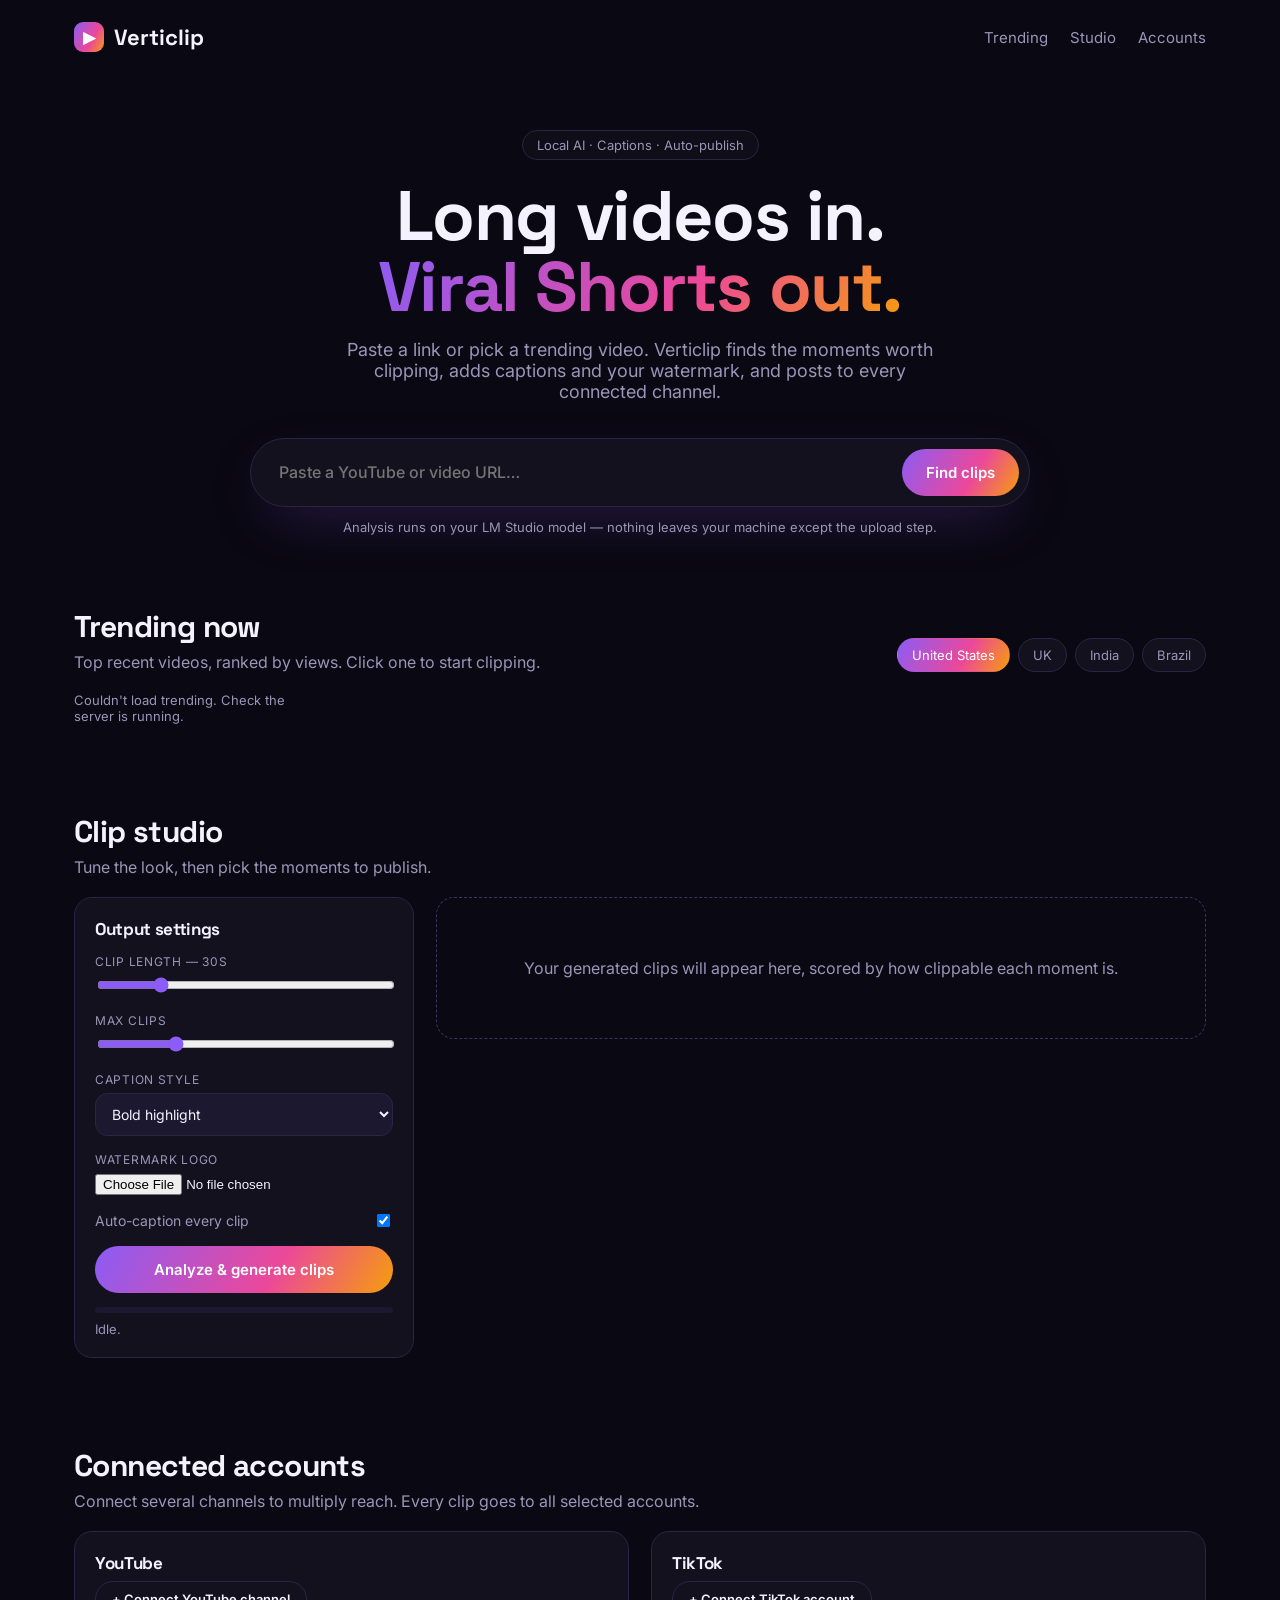
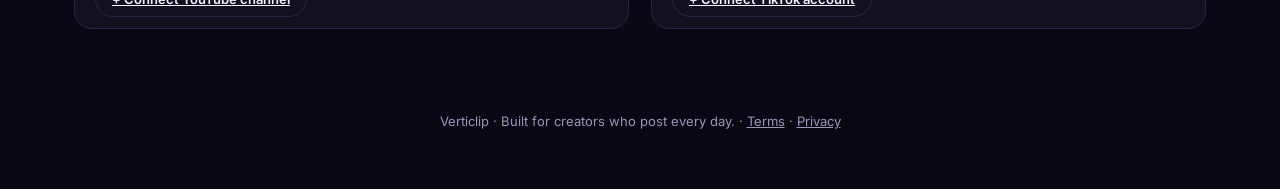
==== web/index.html @ cd6cca42 "Add Verticlip web app, backend, logo, and policy pages Co-Authored-By: Claude Haiku 5.5 <noreply@ant" ====
<!doctype html>
<html lang="en">
<head>
<meta charset="utf-8" />
<meta name="viewport" content="width=device-width, initial-scale=1" />
<title>Verticlip — Turn long videos into viral Shorts</title>
<link rel="preconnect" href="https://fonts.googleapis.com" />
<link rel="preconnect" href="https://fonts.gstatic.com" crossorigin />
<link href="https://fonts.googleapis.com/css2?family=Space+Grotesk:wght@500;700&family=Inter:wght@400;500;600&display=swap" rel="stylesheet" />
<style>
  :root {
    --bg: #0a0812;
    --panel: #14111f;
    --panel-2: #1c1830;
    --line: #2a2445;
    --text: #f4f2ff;
    --muted: #9b95b8;
    --violet: #8b5cf6;
    --pink: #ec4899;
    --amber: #f59e0b;
    --grad: linear-gradient(120deg, #8b5cf6 0%, #ec4899 60%, #f59e0b 100%);
    --radius: 18px;
  }
  * { box-sizing: border-box; }
  html, body { margin: 0; background: var(--bg); color: var(--text); font-family: Inter, system-ui, sans-serif; }
  body::before {
    content: ""; position: fixed; inset: 0; z-index: -1;
    background:
      radial-gradient(900px 500px at 10% -10%, rgba(139,92,246,.25), transparent 60%),
      radial-gradient(700px 500px at 100% 10%, rgba(236,72,153,.18), transparent 60%);
  }
  h1, h2, h3, .display { font-family: "Space Grotesk", Inter, sans-serif; letter-spacing: -0.02em; margin: 0; }
  a { color: inherit; }
  .wrap { max-width: 1180px; margin: 0 auto; padding: 0 24px; }

  /* Nav */
  nav { display: flex; align-items: center; justify-content: space-between; padding: 22px 0; }
  .logo { font-family: "Space Grotesk"; font-weight: 700; font-size: 22px; display: flex; gap: 10px; align-items: center; }
  .logo-mark { width: 30px; height: 30px; border-radius: 9px; background: var(--grad); display: grid; place-items: center; color: #fff; font-size: 16px; }
  .nav-links { display: flex; gap: 22px; color: var(--muted); font-size: 15px; }
  .nav-links a { text-decoration: none; }
  .nav-links a:hover { color: var(--text); }

  /* Hero */
  .hero { text-align: center; padding: 56px 0 28px; }
  .eyebrow { display: inline-block; padding: 6px 14px; border: 1px solid var(--line); border-radius: 999px; color: var(--muted); font-size: 13px; background: rgba(255,255,255,.02); }
  .hero h1 { font-size: clamp(40px, 6vw, 70px); line-height: 1.02; margin: 20px 0 16px; }
  .grad-text { background: var(--grad); -webkit-background-clip: text; background-clip: text; color: transparent; }
  .hero p { color: var(--muted); font-size: 18px; max-width: 620px; margin: 0 auto; }

  /* Command bar */
  .bar {
    margin: 36px auto 0; max-width: 780px; display: flex; gap: 10px; padding: 10px;
    background: var(--panel); border: 1px solid var(--line); border-radius: 999px;
    box-shadow: 0 20px 60px -20px rgba(139,92,246,.35);
  }
  .bar input {
    flex: 1; background: transparent; border: 0; outline: 0; color: var(--text);
    font: 500 16px Inter; padding: 0 18px; min-width: 0;
  }
  .btn {
    border: 0; cursor: pointer; border-radius: 999px; padding: 14px 24px; font: 600 15px Inter;
    color: #fff; background: var(--grad); transition: transform .15s, filter .15s;
  }
  .btn:hover { transform: translateY(-1px); filter: brightness(1.08); }
  .btn.ghost { background: transparent; border: 1px solid var(--line); color: var(--text); }
  .btn.small { padding: 9px 16px; font-size: 13px; }
  .btn:disabled { opacity: .5; cursor: not-allowed; transform: none; }
  .hint { text-align: center; color: var(--muted); font-size: 13px; margin-top: 12px; }

  /* Sections */
  section { padding: 44px 0; }
  .section-head { display: flex; align-items: end; justify-content: space-between; gap: 16px; margin-bottom: 20px; flex-wrap: wrap; }
  .section-head h2 { font-size: 30px; }
  .section-head p { margin: 6px 0 0; color: var(--muted); }
  .chips { display: flex; gap: 8px; flex-wrap: wrap; }
  .chip { border: 1px solid var(--line); background: var(--panel); color: var(--muted); padding: 8px 14px; border-radius: 999px; cursor: pointer; font-size: 13px; }
  .chip.on { color: #fff; border-color: transparent; background: var(--grad); }

  /* Trending grid */
  .grid { display: grid; grid-template-columns: repeat(auto-fill, minmax(190px, 1fr)); gap: 16px; }
  .vcard {
    background: var(--panel); border: 1px solid var(--line); border-radius: var(--radius);
    overflow: hidden; cursor: pointer; transition: transform .18s, border-color .18s;
  }
  .vcard:hover { transform: translateY(-3px); border-color: #4b3f80; }
  .vcard img { width: 100%; aspect-ratio: 16/9; object-fit: cover; display: block; background: var(--panel-2); }
  .vcard .meta { padding: 12px 14px 14px; }
  .vcard .t { font-weight: 600; font-size: 14px; line-height: 1.3; display: -webkit-box; -webkit-line-clamp: 2; -webkit-box-orient: vertical; overflow: hidden; }
  .vcard .s { color: var(--muted); font-size: 12px; margin-top: 6px; }
  .rank { position: absolute; margin: 8px; background: rgba(10,8,18,.8); padding: 3px 8px; border-radius: 8px; font: 700 12px "Space Grotesk"; }
  .thumb-wrap { position: relative; }

  /* Workspace */
  .workspace { display: grid; grid-template-columns: 340px 1fr; gap: 22px; align-items: start; }
  @media (max-width: 900px) { .workspace { grid-template-columns: 1fr; } }
  .panel { background: var(--panel); border: 1px solid var(--line); border-radius: var(--radius); padding: 20px; }
  .panel h3 { font-size: 17px; margin-bottom: 14px; }
  .field { margin-bottom: 16px; }
  .field label { display: block; font-size: 12px; color: var(--muted); margin-bottom: 6px; text-transform: uppercase; letter-spacing: .06em; }
  .field input[type=text], .field select {
    width: 100%; background: var(--panel-2); border: 1px solid var(--line); color: var(--text);
    border-radius: 12px; padding: 11px 12px; font: 14px Inter;
  }
  .range { width: 100%; accent-color: var(--violet); }
  .switch { display: flex; align-items: center; justify-content: space-between; font-size: 14px; color: var(--muted); }

  /* Accounts */
  .acct { display: flex; align-items: center; justify-content: space-between; padding: 12px; border: 1px solid var(--line); border-radius: 14px; margin-bottom: 10px; background: var(--panel-2); }
  .acct .who { font-size: 14px; font-weight: 600; }
  .acct .plat { font-size: 12px; color: var(--muted); }
  .dot { width: 8px; height: 8px; border-radius: 50%; display: inline-block; margin-right: 6px; background: #3f3a5c; }
  .dot.on { background: #22c55e; box-shadow: 0 0 10px #22c55e; }

  /* Clips */
  .clips { display: grid; grid-template-columns: repeat(auto-fill, minmax(200px, 1fr)); gap: 16px; }
  .clip {
    background: var(--panel); border: 1px solid var(--line); border-radius: var(--radius); overflow: hidden; position: relative;
  }
  .clip .frame {
    aspect-ratio: 9/16; background: linear-gradient(160deg, #2a1f4d, #0f0c1c 70%); position: relative; overflow: hidden;
  }
  .clip video { width: 100%; height: 100%; object-fit: cover; display: block; }
  .caption-burn {
    position: absolute; left: 8%; right: 8%; bottom: 14%; text-align: center; font: 800 18px "Space Grotesk";
    text-transform: uppercase; color: #fff; text-shadow: 0 2px 0 #000, 0 0 14px rgba(0,0,0,.6);
    background: none;
  }
  .caption-burn span { background: var(--amber); color: #111; padding: 2px 6px; border-radius: 4px; }
  .score {
    position: absolute; top: 12px; left: 12px; background: var(--grad); color: #fff; font: 700 13px "Space Grotesk";
    padding: 5px 10px; border-radius: 999px;
  }
  .watermark { position: absolute; top: 12px; right: 12px; width: 44px; height: 44px; border-radius: 10px; background: rgba(0,0,0,.35); display: grid; place-items: center; font-size: 11px; color: #fff; overflow: hidden; }
  .watermark img { width: 100%; height: 100%; object-fit: contain; }
  .clip .foot { padding: 12px 14px; }
  .clip .foot .title { font-weight: 600; font-size: 14px; }
  .clip .foot .why { color: var(--muted); font-size: 12px; margin-top: 4px; line-height: 1.4; }
  .clip .sel { display: flex; align-items: center; gap: 8px; margin-top: 10px; font-size: 13px; color: var(--muted); }

  .empty { border: 1px dashed #3b3360; border-radius: var(--radius); padding: 60px 20px; text-align: center; color: var(--muted); }
  .progress { height: 6px; background: var(--panel-2); border-radius: 999px; overflow: hidden; margin: 14px 0 8px; }
  .progress > div { height: 100%; width: 0; background: var(--grad); transition: width .4s; }
  .status { font-size: 13px; color: var(--muted); }

  .toast { position: fixed; bottom: 22px; left: 50%; transform: translateX(-50%); background: var(--panel-2); border: 1px solid var(--line); padding: 12px 18px; border-radius: 14px; font-size: 14px; display: none; z-index: 10; }
  footer { color: var(--muted); font-size: 13px; text-align: center; padding: 40px 0 60px; }
</style>
</head>
<body>
<div class="wrap">
  <nav>
    <div class="logo"><div class="logo-mark">▶</div>Verticlip</div>
    <div class="nav-links">
      <a href="#trending">Trending</a>
      <a href="#studio">Studio</a>
      <a href="#accounts">Accounts</a>
    </div>
  </nav>

  <header class="hero">
    <span class="eyebrow">Local AI · Captions · Auto-publish</span>
    <h1>Long videos in.<br /><span class="grad-text">Viral Shorts out.</span></h1>
    <p>Paste a link or pick a trending video. Verticlip finds the moments worth clipping, adds captions and your watermark, and posts to every connected channel.</p>

    <form class="bar" id="urlForm">
      <input id="urlInput" type="url" placeholder="Paste a YouTube or video URL…" required />
      <button class="btn" type="submit">Find clips</button>
    </form>
    <div class="hint">Analysis runs on your LM Studio model — nothing leaves your machine except the upload step.</div>
  </header>

  <section id="trending">
    <div class="section-head">
      <div>
        <h2>Trending now</h2>
        <p>Top recent videos, ranked by views. Click one to start clipping.</p>
      </div>
      <div class="chips" id="regionChips">
        <span class="chip on" data-r="US">United States</span>
        <span class="chip" data-r="GB">UK</span>
        <span class="chip" data-r="IN">India</span>
        <span class="chip" data-r="BR">Brazil</span>
      </div>
    </div>
    <div class="grid" id="trendGrid"></div>
  </section>

  <section id="studio">
    <div class="section-head">
      <div>
        <h2>Clip studio</h2>
        <p>Tune the look, then pick the moments to publish.</p>
      </div>
    </div>
    <div class="workspace">
      <aside class="panel">
        <h3>Output settings</h3>
        <div class="field">
          <label>Clip length — <span id="lenVal">30</span>s</label>
          <input class="range" type="range" id="clipLen" min="15" max="90" value="30" />
        </div>
        <div class="field">
          <label>Max clips</label>
          <input class="range" type="range" id="maxClips" min="3" max="15" value="6" />
        </div>
        <div class="field">
          <label>Caption style</label>
          <select id="capStyle">
            <option value="bold">Bold highlight</option>
            <option value="clean">Clean white</option>
            <option value="pop">Pop (word-by-word)</option>
          </select>
        </div>
        <div class="field">
          <label>Watermark logo</label>
          <input type="file" id="logoFile" accept="image/png,image/jpeg,image/webp" />
        </div>
        <div class="field switch">
          <span>Auto-caption every clip</span>
          <input type="checkbox" id="autoCap" checked />
        </div>
        <button class="btn" id="analyzeBtn" style="width:100%">Analyze &amp; generate clips</button>
        <div class="progress"><div id="bar"></div></div>
        <div class="status" id="status">Idle.</div>
      </aside>

      <div>
        <div class="empty" id="emptyState">Your generated clips will appear here, scored by how clippable each moment is.</div>
        <div class="clips" id="clipGrid"></div>
        <div id="publishBar" style="display:none; margin-top:18px;" class="panel">
          <div style="display:flex; align-items:center; justify-content:space-between; gap:14px; flex-wrap:wrap;">
            <div class="status" id="selCount">0 clips selected</div>
            <button class="btn" id="publishBtn">Publish to all connected accounts</button>
          </div>
        </div>
      </div>
    </div>
  </section>

  <section id="accounts">
    <div class="section-head">
      <div>
        <h2>Connected accounts</h2>
        <p>Connect several channels to multiply reach. Every clip goes to all selected accounts.</p>
      </div>
    </div>
    <div class="workspace" style="grid-template-columns: 1fr 1fr;">
      <div class="panel">
        <h3>YouTube</h3>
        <div id="ytList"></div>
        <a class="btn ghost small" href="/auth/youtube/start">+ Connect YouTube channel</a>
      </div>
      <div class="panel">
        <h3>TikTok</h3>
        <div id="ttList"></div>
        <a class="btn ghost small" href="/auth/tiktok/start">+ Connect TikTok account</a>
      </div>
    </div>
  </section>

  <footer>Verticlip · Built for creators who post every day. · <a href="https://emphaticfir25.github.io/verticlip/terms.html">Terms</a> · <a href="https://emphaticfir25.github.io/verticlip/privacy.html">Privacy</a></footer>
</div>

<div class="toast" id="toast"></div>

<script>
const $ = (s) => document.querySelector(s);
const state = { region: "US", clips: [], selected: new Set(), logoUrl: null, currentUrl: null };

function toast(msg) {
  const t = $("#toast"); t.textContent = msg; t.style.display = "block";
  clearTimeout(toast._t); toast._t = setTimeout(() => (t.style.display = "none"), 3200);
}
function setProgress(pct, text) { $("#bar").style.width = pct + "%"; $("#status").textContent = text; }
function fmtViews(n) { n = Number(n) || 0; return n >= 1e6 ? (n/1e6).toFixed(1)+"M" : n >= 1e3 ? (n/1e3).toFixed(0)+"K" : String(n); }

// Trending
async function loadTrending() {
  $("#trendGrid").innerHTML = "<div class='status'>Loading trending…</div>";
  try {
    const r = await fetch(`/api/trending?region=${state.region}&limit=50`);
    const data = await r.json();
    $("#trendGrid").innerHTML = data.items.map((v, i) => `
      <div class="vcard" data-url="https://www.youtube.com/watch?v=${v.id}">
        <div class="thumb-wrap">
          <img loading="lazy" src="${v.thumbnail}" alt="" />
          <span class="rank">#${i+1}</span>
        </div>
        <div class="meta">
          <div class="t">${escapeHtml(v.title)}</div>
          <div class="s">${escapeHtml(v.channel)} · ${fmtViews(v.views)} views</div>
        </div>
      </div>`).join("");
  } catch (e) {
    $("#trendGrid").innerHTML = "<div class='status'>Couldn't load trending. Check the server is running.</div>";
  }
}
function escapeHtml(s) { return String(s).replace(/[&<>"']/g, c => ({"&":"&amp;","<":"&lt;",">":"&gt;",'"':"&quot;","'":"&#39;"}[c])); }

$("#regionChips").addEventListener("click", (e) => {
  const c = e.target.closest(".chip"); if (!c) return;
  document.querySelectorAll("#regionChips .chip").forEach(x => x.classList.remove("on"));
  c.classList.add("on"); state.region = c.dataset.r; loadTrending();
});
$("#trendGrid").addEventListener("click", (e) => {
  const card = e.target.closest(".vcard"); if (!card) return;
  startAnalysis(card.dataset.url);
});
$("#urlForm").addEventListener("submit", (e) => { e.preventDefault(); startAnalysis($("#urlInput").value.trim()); });
$("#clipLen").addEventListener("input", (e) => ($("#lenVal").textContent = e.target.value));
$("#analyzeBtn").addEventListener("click", () => { if (state.currentUrl) startAnalysis(state.currentUrl); else toast("Pick a video or paste a URL first."); });

$("#logoFile").addEventListener("change", (e) => {
  const f = e.target.files[0]; if (!f) return;
  const fd = new FormData(); fd.append("file", f);
  fetch("/api/logo", { method: "POST", body: fd }).then(r => r.json()).then(d => {
    state.logoUrl = d.url; toast("Watermark saved. It will appear on every clip.");
    document.querySelectorAll(".watermark").forEach(w => w.innerHTML = `<img src="${d.url}" alt="" />`);
  });
});

// Analysis
async function startAnalysis(url) {
  if (!url) return;
  state.currentUrl = url; state.clips = []; state.selected.clear();
  $("#urlInput").value = url;
  $("#clipGrid").innerHTML = ""; $("#emptyState").style.display = "none";
  $("#publishBar").style.display = "none";
  document.getElementById("studio").scrollIntoView({ behavior: "smooth" });
  $("#analyzeBtn").disabled = true;
  setProgress(5, "Downloading and transcribing…");

  const params = {
    url,
    clip_len: Number(document.getElementById("clipLen").value),
    max_clips: Number(document.getElementById("maxClips").value),
    caption_style: document.getElementById("capStyle").value,
    auto_caption: document.getElementById("autoCap").checked,
    logo_url: state.logoUrl
  };
  try {
    const res = await fetch("/api/clips", {
      method: "POST", headers: { "Content-Type": "application/json" }, body: JSON.stringify(params)
    });
    const job = await res.json();
    await pollJob(job.job_id);
  } catch (e) {
    setProgress(0, "Something went wrong. Is the server and LM Studio running?");
  } finally {
    $("#analyzeBtn").disabled = false;
  }
}

async function pollJob(jobId) {
  while (true) {
    const r = await fetch(`/api/jobs/${jobId}`);
    const j = await r.json();
    setProgress(j.progress || 0, j.message || "Working…");
    if (j.status === "done") { renderClips(j.clips); setProgress(100, `Done — ${j.clips.length} clips ranked by clippability.`); return; }
    if (j.status === "error") { setProgress(0, "Error: " + j.message); return; }
    await new Promise(res => setTimeout(res, 1500));
  }
}

function renderClips(clips) {
  state.clips = clips;
  const style = document.getElementById("capStyle").value;
  const watermark = state.logoUrl ? `<img src="${state.logoUrl}" alt="" />` : "AD";
  $("#clipGrid").innerHTML = clips.map((c, i) => `
    <div class="clip" data-i="${i}">
      <div class="frame">
        <video muted loop playsinline preload="metadata" src="${c.preview_url}"></video>
        <div class="score">${Math.round(c.score)} / 100</div>
        <div class="watermark">${watermark}</div>
        ${c.caption ? `<div class="caption-burn">${style === "bold" ? `<span>${escapeHtml(c.caption)}</span>` : escapeHtml(c.caption)}</div>` : ""}
      </div>
      <div class="foot">
        <div class="title">${escapeHtml(c.title)}</div>
        <div class="why">${escapeHtml(c.reason)}</div>
        <label class="sel"><input type="checkbox" class="pick" data-i="${i}" ${c.score >= 70 ? "checked" : ""} /> Publish this clip</label>
      </div>
    </div>`).join("");
  document.querySelectorAll(".clip video").forEach(v => {
    v.parentElement.addEventListener("mouseenter", () => v.play().catch(()=>{}));
    v.parentElement.addEventListener("mouseleave", () => v.pause());
  });
  syncSelection();
  $("#publishBar").style.display = "block";
}

function syncSelection() {
  const picks = [...document.querySelectorAll(".pick:checked")].map(p => Number(p.dataset.i));
  $("#selCount").textContent = `${picks.length} clip${picks.length === 1 ? "" : "s"} selected · ${document.querySelectorAll("#ytList .on, #ttList .on").length} account(s) connected`;
  state.selected = new Set(picks);
}
$("#clipGrid").addEventListener("change", (e) => { if (e.target.classList.contains("pick")) syncSelection(); });

$("#publishBtn").addEventListener("click", async () => {
  const picks = [...state.selected].map(i => state.clips[i].id);
  if (!picks.length) return toast("Select at least one clip.");
  $("#publishBtn").disabled = true;
  try {
    const r = await fetch("/api/publish", {
      method: "POST", headers: { "Content-Type": "application/json" },
      body: JSON.stringify({ clip_ids: picks, platforms: ["youtube_shorts", "tiktok"] })
    });
    const d = await r.json();
    toast(d.message || "Queued for publishing.");
  } catch { toast("Publish failed. Check the server log."); }
  finally { $("#publishBtn").disabled = false; }
});

// Accounts
async function loadAccounts() {
  try {
    const r = await fetch("/api/accounts"); const d = await r.json();
    const render = (list, plat) => list.length
      ? list.map(a => `<div class="acct"><div><div class="who"><span class="dot on"></span>${escapeHtml(a.name)}</div><div class="plat">${plat}</div></div><button class="btn ghost small" data-remove="${a.id}">Remove</button></div>`).join("")
      : `<div class="status" style="margin-bottom:12px">No accounts connected yet.</div>`;
    $("#ytList").innerHTML = render(d.youtube, "YouTube Shorts");
    $("#ttList").innerHTML = render(d.tiktok, "TikTok");
    document.querySelectorAll("#ytList .acct, #ttList .acct").forEach(el => el.classList.add("on"));
    syncSelection();
  } catch {}
}

function escapeText(s){return s;}

loadTrending();
loadAccounts();
</script>
</body>
</html>
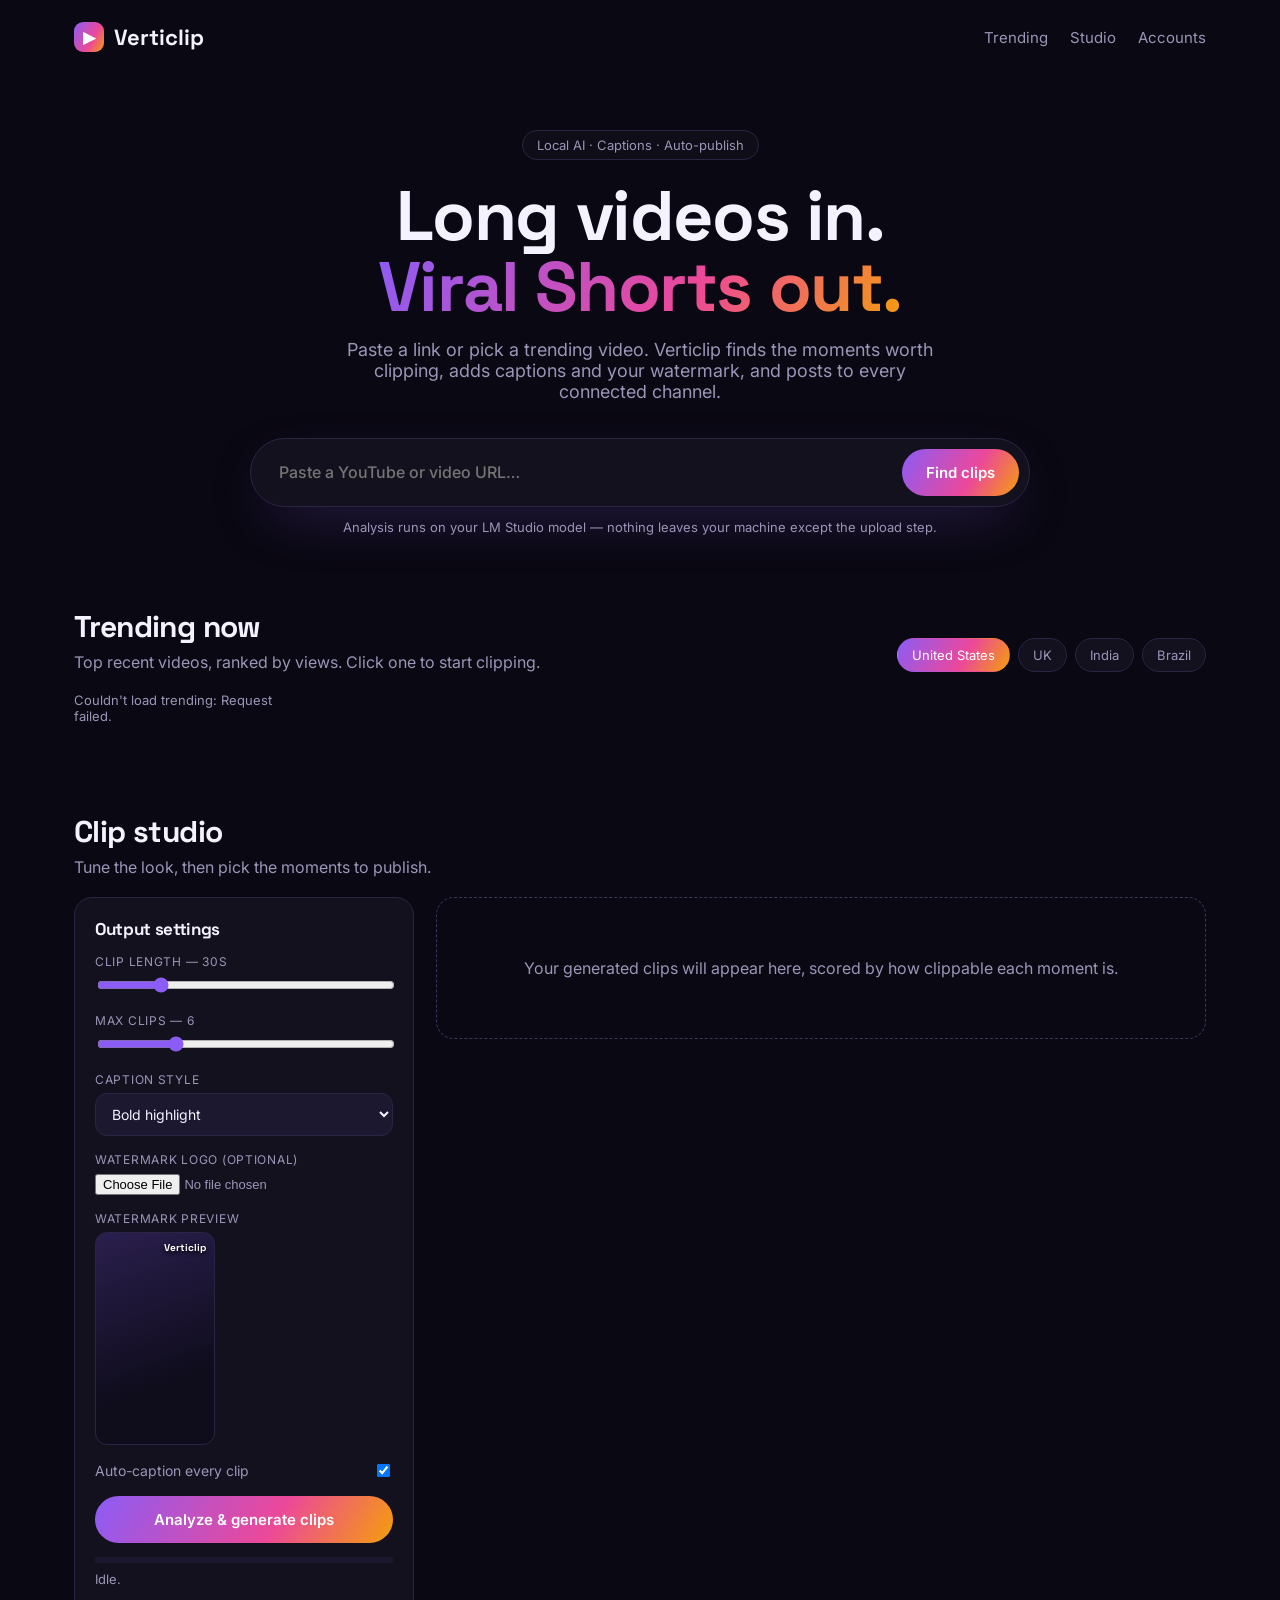
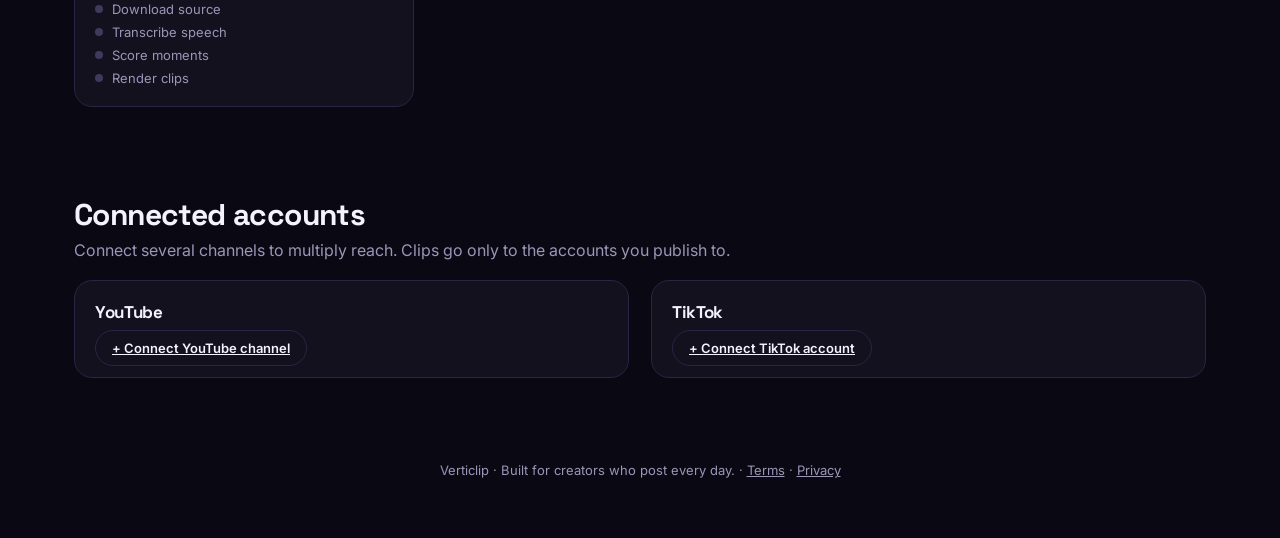
==== commit d170be07: "Polish studio: stage progress, phone layout, publish results per clip - stage stepper driven by job " ====
--- a/web/index.html
+++ b/web/index.html
@@ -18,11 +18,14 @@
     --violet: #8b5cf6;
     --pink: #ec4899;
     --amber: #f59e0b;
+    --ok: #22c55e;
+    --bad: #f87171;
     --grad: linear-gradient(120deg, #8b5cf6 0%, #ec4899 60%, #f59e0b 100%);
     --radius: 18px;
   }
   * { box-sizing: border-box; }
   html, body { margin: 0; background: var(--bg); color: var(--text); font-family: Inter, system-ui, sans-serif; }
+  body { background-attachment: fixed; }
   body::before {
     content: ""; position: fixed; inset: 0; z-index: -1;
     background:
@@ -32,9 +35,10 @@
   h1, h2, h3, .display { font-family: "Space Grotesk", Inter, sans-serif; letter-spacing: -0.02em; margin: 0; }
   a { color: inherit; }
   .wrap { max-width: 1180px; margin: 0 auto; padding: 0 24px; }
+  .workspace > * { min-width: 0; }
 
   /* Nav */
-  nav { display: flex; align-items: center; justify-content: space-between; padding: 22px 0; }
+  nav { display: flex; align-items: center; justify-content: space-between; padding: 22px 0; gap: 12px; flex-wrap: wrap; }
   .logo { font-family: "Space Grotesk"; font-weight: 700; font-size: 22px; display: flex; gap: 10px; align-items: center; }
   .logo-mark { width: 30px; height: 30px; border-radius: 9px; background: var(--grad); display: grid; place-items: center; color: #fff; font-size: 16px; }
   .nav-links { display: flex; gap: 22px; color: var(--muted); font-size: 15px; }
@@ -44,7 +48,7 @@
   /* Hero */
   .hero { text-align: center; padding: 56px 0 28px; }
   .eyebrow { display: inline-block; padding: 6px 14px; border: 1px solid var(--line); border-radius: 999px; color: var(--muted); font-size: 13px; background: rgba(255,255,255,.02); }
-  .hero h1 { font-size: clamp(40px, 6vw, 70px); line-height: 1.02; margin: 20px 0 16px; }
+  .hero h1 { font-size: clamp(36px, 6vw, 70px); line-height: 1.02; margin: 20px 0 16px; }
   .grad-text { background: var(--grad); -webkit-background-clip: text; background-clip: text; color: transparent; }
   .hero p { color: var(--muted); font-size: 18px; max-width: 620px; margin: 0 auto; }
 
@@ -88,11 +92,12 @@
   .vcard .meta { padding: 12px 14px 14px; }
   .vcard .t { font-weight: 600; font-size: 14px; line-height: 1.3; display: -webkit-box; -webkit-line-clamp: 2; -webkit-box-orient: vertical; overflow: hidden; }
   .vcard .s { color: var(--muted); font-size: 12px; margin-top: 6px; }
-  .rank { position: absolute; margin: 8px; background: rgba(10,8,18,.8); padding: 3px 8px; border-radius: 8px; font: 700 12px "Space Grotesk"; }
+  .rank { position: absolute; top: 0; left: 0; margin: 8px; background: rgba(10,8,18,.8); padding: 3px 8px; border-radius: 8px; font: 700 12px "Space Grotesk"; }
   .thumb-wrap { position: relative; }
 
   /* Workspace */
   .workspace { display: grid; grid-template-columns: 340px 1fr; gap: 22px; align-items: start; }
+  .two-col { grid-template-columns: 1fr 1fr; }
   @media (max-width: 900px) { .workspace { grid-template-columns: 1fr; } }
   .panel { background: var(--panel); border: 1px solid var(--line); border-radius: var(--radius); padding: 20px; }
   .panel h3 { font-size: 17px; margin-bottom: 14px; }
@@ -104,47 +109,97 @@
   }
   .range { width: 100%; accent-color: var(--violet); }
   .switch { display: flex; align-items: center; justify-content: space-between; font-size: 14px; color: var(--muted); }
+  .file-input { width: 100%; color: var(--muted); font-size: 13px; }
+
+  /* Stage stepper */
+  .stages { list-style: none; padding: 0; margin: 14px 0 0; display: grid; gap: 7px; font-size: 13px; color: var(--muted); }
+  .stages li { display: flex; align-items: center; gap: 9px; }
+  .stages li::before { content: ""; width: 8px; height: 8px; border-radius: 50%; background: #3f3a5c; flex: none; }
+  .stages li.done, .stages li.active { color: var(--text); }
+  .stages li.done::before { background: var(--ok); }
+  .stages li.active::before { background: var(--amber); box-shadow: 0 0 10px var(--amber); }
+  .stages li.error::before { background: var(--bad); }
 
   /* Accounts */
-  .acct { display: flex; align-items: center; justify-content: space-between; padding: 12px; border: 1px solid var(--line); border-radius: 14px; margin-bottom: 10px; background: var(--panel-2); }
+  .acct { display: flex; align-items: center; justify-content: space-between; gap: 10px; padding: 12px; border: 1px solid var(--line); border-radius: 14px; margin-bottom: 10px; background: var(--panel-2); }
   .acct .who { font-size: 14px; font-weight: 600; }
   .acct .plat { font-size: 12px; color: var(--muted); }
   .dot { width: 8px; height: 8px; border-radius: 50%; display: inline-block; margin-right: 6px; background: #3f3a5c; }
-  .dot.on { background: #22c55e; box-shadow: 0 0 10px #22c55e; }
+  .dot.on { background: var(--ok); box-shadow: 0 0 10px var(--ok); }
 
   /* Clips */
   .clips { display: grid; grid-template-columns: repeat(auto-fill, minmax(200px, 1fr)); gap: 16px; }
   .clip {
     background: var(--panel); border: 1px solid var(--line); border-radius: var(--radius); overflow: hidden; position: relative;
-  }
+    transition: transform .18s, border-color .18s;
+  }
+  .clip:hover { transform: translateY(-2px); border-color: #4b3f80; }
   .clip .frame {
-    aspect-ratio: 9/16; background: linear-gradient(160deg, #2a1f4d, #0f0c1c 70%); position: relative; overflow: hidden;
-  }
-  .clip video { width: 100%; height: 100%; object-fit: cover; display: block; }
+    aspect-ratio: 9/16; background: linear-gradient(160deg, #2a1f4d, #0f0c1c 70%); position: relative; overflow: hidden; cursor: pointer;
+  }
+  .clip video { width: 100%; height: 100%; object-fit: cover; display: block; position: relative; z-index: 1; }
   .caption-burn {
-    position: absolute; left: 8%; right: 8%; bottom: 14%; text-align: center; font: 800 18px "Space Grotesk";
+    position: absolute; z-index: 2; left: 8%; right: 8%; bottom: 14%; text-align: center; font: 800 18px "Space Grotesk";
     text-transform: uppercase; color: #fff; text-shadow: 0 2px 0 #000, 0 0 14px rgba(0,0,0,.6);
-    background: none;
+    background: none; pointer-events: none;
   }
   .caption-burn span { background: var(--amber); color: #111; padding: 2px 6px; border-radius: 4px; }
   .score {
-    position: absolute; top: 12px; left: 12px; background: var(--grad); color: #fff; font: 700 13px "Space Grotesk";
-    padding: 5px 10px; border-radius: 999px;
-  }
-  .watermark { position: absolute; top: 12px; right: 12px; width: 44px; height: 44px; border-radius: 10px; background: rgba(0,0,0,.35); display: grid; place-items: center; font-size: 11px; color: #fff; overflow: hidden; }
-  .watermark img { width: 100%; height: 100%; object-fit: contain; }
-  .clip .foot { padding: 12px 14px; }
+    position: absolute; z-index: 2; top: 12px; left: 12px; background: var(--grad); color: #fff; font: 700 13px "Space Grotesk";
+    padding: 5px 10px; border-radius: 999px; pointer-events: none;
+  }
+  /* Text watermark, mirrors the "Verticlip" drawtext in the rendered clip. Sits behind the video. */
+  .wm {
+    position: absolute; z-index: 0; top: 12px; right: 12px; display: flex; align-items: center; gap: 8px;
+    font: 700 13px "Space Grotesk"; color: #fff; text-shadow: 0 2px 4px #000; white-space: nowrap;
+  }
+  .wm img { width: 34px; height: 34px; border-radius: 8px; object-fit: contain; background: rgba(0,0,0,.35); }
+  .clip .foot { padding: 12px 14px 14px; }
   .clip .foot .title { font-weight: 600; font-size: 14px; }
   .clip .foot .why { color: var(--muted); font-size: 12px; margin-top: 4px; line-height: 1.4; }
   .clip .sel { display: flex; align-items: center; gap: 8px; margin-top: 10px; font-size: 13px; color: var(--muted); }
+  .pub { display: flex; flex-wrap: wrap; gap: 6px; margin-top: 8px; }
+  .pub:empty { display: none; }
+  .pub span { font-size: 11px; padding: 4px 8px; border-radius: 999px; border: 1px solid var(--line); color: var(--muted); overflow-wrap: anywhere; }
+  .pub .queued { color: var(--amber); border-color: #5c4a1f; }
+  .pub .uploaded { color: var(--ok); border-color: #1f5c3a; }
+  .pub .failed { color: var(--bad); border-color: #5c2a2a; }
+
+  /* Live watermark preview in the settings panel */
+  .wm-preview { width: 120px; aspect-ratio: 9/16; border-radius: 12px; background: linear-gradient(160deg, #2a1f4d, #0f0c1c 70%); position: relative; overflow: hidden; border: 1px solid var(--line); }
+  .wm-preview .wm { top: 8px; right: 8px; font-size: 10px; gap: 5px; }
+  .wm-preview .wm img { width: 22px; height: 22px; border-radius: 6px; }
+  .field-row { display: flex; gap: 14px; align-items: flex-end; }
 
   .empty { border: 1px dashed #3b3360; border-radius: var(--radius); padding: 60px 20px; text-align: center; color: var(--muted); }
   .progress { height: 6px; background: var(--panel-2); border-radius: 999px; overflow: hidden; margin: 14px 0 8px; }
   .progress > div { height: 100%; width: 0; background: var(--grad); transition: width .4s; }
   .status { font-size: 13px; color: var(--muted); }
 
-  .toast { position: fixed; bottom: 22px; left: 50%; transform: translateX(-50%); background: var(--panel-2); border: 1px solid var(--line); padding: 12px 18px; border-radius: 14px; font-size: 14px; display: none; z-index: 10; }
+  .toast { position: fixed; bottom: 22px; left: 50%; transform: translateX(-50%); background: var(--panel-2); border: 1px solid var(--line); padding: 12px 18px; border-radius: 14px; font-size: 14px; display: none; z-index: 10; max-width: calc(100% - 32px); }
   footer { color: var(--muted); font-size: 13px; text-align: center; padding: 40px 0 60px; }
+
+  /* Phones */
+  @media (max-width: 640px) {
+    .wrap { padding: 0 16px; }
+    nav { padding: 16px 0; }
+    .nav-links { gap: 16px; font-size: 14px; }
+    .hero { padding: 36px 0 20px; }
+    .hero p { font-size: 16px; }
+    .bar { flex-direction: column; border-radius: var(--radius); padding: 10px; }
+    .bar input { padding: 12px 10px; }
+    .bar .btn { width: 100%; }
+    section { padding: 32px 0; }
+    .section-head h2 { font-size: 26px; }
+    .two-col { grid-template-columns: 1fr; }
+    .grid { grid-template-columns: repeat(auto-fill, minmax(150px, 1fr)); gap: 12px; }
+    .clips { grid-template-columns: repeat(auto-fill, minmax(150px, 1fr)); gap: 12px; }
+    .caption-burn { font-size: 14px; }
+    .wm { font-size: 11px; top: 8px; right: 8px; }
+    .wm img { width: 26px; height: 26px; }
+    .panel { padding: 16px; }
+    .field-row { flex-direction: column; align-items: stretch; }
+  }
 </style>
 </head>
 <body>
@@ -201,7 +256,7 @@
           <input class="range" type="range" id="clipLen" min="15" max="90" value="30" />
         </div>
         <div class="field">
-          <label>Max clips</label>
+          <label>Max clips — <span id="maxVal">6</span></label>
           <input class="range" type="range" id="maxClips" min="3" max="15" value="6" />
         </div>
         <div class="field">
@@ -213,8 +268,14 @@
           </select>
         </div>
         <div class="field">
-          <label>Watermark logo</label>
-          <input type="file" id="logoFile" accept="image/png,image/jpeg,image/webp" />
+          <label>Watermark logo (optional)</label>
+          <input class="file-input" type="file" id="logoFile" accept="image/png,image/jpeg,image/webp" />
+        </div>
+        <div class="field field-row">
+          <div>
+            <label>Watermark preview</label>
+            <div class="wm-preview" id="wmPreview"></div>
+          </div>
         </div>
         <div class="field switch">
           <span>Auto-caption every clip</span>
@@ -223,6 +284,12 @@
         <button class="btn" id="analyzeBtn" style="width:100%">Analyze &amp; generate clips</button>
         <div class="progress"><div id="bar"></div></div>
         <div class="status" id="status">Idle.</div>
+        <ol class="stages" id="stages">
+          <li data-stage="download">Download source</li>
+          <li data-stage="transcribe">Transcribe speech</li>
+          <li data-stage="score">Score moments</li>
+          <li data-stage="render">Render clips</li>
+        </ol>
       </aside>
 
       <div>
@@ -242,10 +309,10 @@
     <div class="section-head">
       <div>
         <h2>Connected accounts</h2>
-        <p>Connect several channels to multiply reach. Every clip goes to all selected accounts.</p>
+        <p>Connect several channels to multiply reach. Clips go only to the accounts you publish to.</p>
       </div>
     </div>
-    <div class="workspace" style="grid-template-columns: 1fr 1fr;">
+    <div class="workspace two-col">
       <div class="panel">
         <h3>YouTube</h3>
         <div id="ytList"></div>
@@ -262,30 +329,55 @@
   <footer>Verticlip · Built for creators who post every day. · <a href="https://emphaticfir25.github.io/verticlip/terms.html">Terms</a> · <a href="https://emphaticfir25.github.io/verticlip/privacy.html">Privacy</a></footer>
 </div>
 
-<div class="toast" id="toast"></div>
+<div class="toast" id="toast" role="status"></div>
 
 <script>
 const $ = (s) => document.querySelector(s);
-const state = { region: "US", clips: [], selected: new Set(), logoUrl: null, currentUrl: null };
+const sleep = (ms) => new Promise((res) => setTimeout(res, ms));
+const STAGE_ORDER = ["download", "transcribe", "score", "render"];
+const PLATFORM_LABEL = { youtube_shorts: "YouTube", tiktok: "TikTok" };
+const state = {
+  region: "US", clips: [], selected: new Set(), logoUrl: null,
+  currentUrl: null, accountCount: 0, jobId: null,
+};
 
 function toast(msg) {
   const t = $("#toast"); t.textContent = msg; t.style.display = "block";
   clearTimeout(toast._t); toast._t = setTimeout(() => (t.style.display = "none"), 3200);
 }
 function setProgress(pct, text) { $("#bar").style.width = pct + "%"; $("#status").textContent = text; }
-function fmtViews(n) { n = Number(n) || 0; return n >= 1e6 ? (n/1e6).toFixed(1)+"M" : n >= 1e3 ? (n/1e3).toFixed(0)+"K" : String(n); }
+function setStages(stage, status) {
+  const cur = STAGE_ORDER.indexOf(stage);
+  document.querySelectorAll("#stages li").forEach((li, i) => {
+    if (status === "done" || i < cur) li.className = "done";
+    else if (i === cur) li.className = status === "error" ? "error" : "active";
+    else li.className = "";
+  });
+}
+function fmtViews(n) { n = Number(n) || 0; return n >= 1e6 ? (n / 1e6).toFixed(1) + "M" : n >= 1e3 ? (n / 1e3).toFixed(0) + "K" : String(n); }
+function escapeHtml(s) { return String(s).replace(/[&<>"']/g, c => ({ "&": "&amp;", "<": "&lt;", ">": "&gt;", '"': "&quot;", "'": "&#39;" }[c])); }
+async function errorText(res) {
+  try { const d = await res.json(); return typeof d.detail === "string" ? d.detail : "Request failed."; }
+  catch { return "Request failed."; }
+}
+function watermarkHtml() {
+  const logo = state.logoUrl ? `<img src="${escapeHtml(state.logoUrl)}" alt="" />` : "";
+  return `<div class="wm">${logo}<span>Verticlip</span></div>`;
+}
+function renderWatermarkPreview() { $("#wmPreview").innerHTML = watermarkHtml(); }
 
 // Trending
 async function loadTrending() {
   $("#trendGrid").innerHTML = "<div class='status'>Loading trending…</div>";
   try {
     const r = await fetch(`/api/trending?region=${state.region}&limit=50`);
+    if (!r.ok) throw new Error(await errorText(r));
     const data = await r.json();
     $("#trendGrid").innerHTML = data.items.map((v, i) => `
-      <div class="vcard" data-url="https://www.youtube.com/watch?v=${v.id}">
+      <div class="vcard" data-url="https://www.youtube.com/watch?v=${encodeURIComponent(v.id)}">
         <div class="thumb-wrap">
-          <img loading="lazy" src="${v.thumbnail}" alt="" />
-          <span class="rank">#${i+1}</span>
+          <img loading="lazy" src="${escapeHtml(v.thumbnail)}" alt="" />
+          <span class="rank">#${i + 1}</span>
         </div>
         <div class="meta">
           <div class="t">${escapeHtml(v.title)}</div>
@@ -293,10 +385,9 @@
         </div>
       </div>`).join("");
   } catch (e) {
-    $("#trendGrid").innerHTML = "<div class='status'>Couldn't load trending. Check the server is running.</div>";
-  }
-}
-function escapeHtml(s) { return String(s).replace(/[&<>"']/g, c => ({"&":"&amp;","<":"&lt;",">":"&gt;",'"':"&quot;","'":"&#39;"}[c])); }
+    $("#trendGrid").innerHTML = `<div class='status'>Couldn't load trending: ${escapeHtml(e.message)}</div>`;
+  }
+}
 
 $("#regionChips").addEventListener("click", (e) => {
   const c = e.target.closest(".chip"); if (!c) return;
@@ -309,27 +400,32 @@
 });
 $("#urlForm").addEventListener("submit", (e) => { e.preventDefault(); startAnalysis($("#urlInput").value.trim()); });
 $("#clipLen").addEventListener("input", (e) => ($("#lenVal").textContent = e.target.value));
+$("#maxClips").addEventListener("input", (e) => ($("#maxVal").textContent = e.target.value));
 $("#analyzeBtn").addEventListener("click", () => { if (state.currentUrl) startAnalysis(state.currentUrl); else toast("Pick a video or paste a URL first."); });
 
-$("#logoFile").addEventListener("change", (e) => {
+$("#logoFile").addEventListener("change", async (e) => {
   const f = e.target.files[0]; if (!f) return;
   const fd = new FormData(); fd.append("file", f);
-  fetch("/api/logo", { method: "POST", body: fd }).then(r => r.json()).then(d => {
-    state.logoUrl = d.url; toast("Watermark saved. It will appear on every clip.");
-    document.querySelectorAll(".watermark").forEach(w => w.innerHTML = `<img src="${d.url}" alt="" />`);
-  });
+  try {
+    const r = await fetch("/api/logo", { method: "POST", body: fd });
+    if (!r.ok) throw new Error(await errorText(r));
+    const d = await r.json();
+    state.logoUrl = d.url; renderWatermarkPreview();
+    toast("Watermark saved. Run the analysis again to render it on new clips.");
+  } catch (err) { toast("Logo upload failed: " + err.message); }
 });
 
 // Analysis
 async function startAnalysis(url) {
   if (!url) return;
-  state.currentUrl = url; state.clips = []; state.selected.clear();
+  state.currentUrl = url; state.clips = []; state.selected.clear(); state.jobId = null;
   $("#urlInput").value = url;
   $("#clipGrid").innerHTML = ""; $("#emptyState").style.display = "none";
   $("#publishBar").style.display = "none";
   document.getElementById("studio").scrollIntoView({ behavior: "smooth" });
   $("#analyzeBtn").disabled = true;
-  setProgress(5, "Downloading and transcribing…");
+  setStages("", "queued");
+  setProgress(5, "Starting…");
 
   const params = {
     url,
@@ -343,10 +439,12 @@
     const res = await fetch("/api/clips", {
       method: "POST", headers: { "Content-Type": "application/json" }, body: JSON.stringify(params)
     });
+    if (!res.ok) throw new Error(await errorText(res));
     const job = await res.json();
+    state.jobId = job.job_id;
     await pollJob(job.job_id);
   } catch (e) {
-    setProgress(0, "Something went wrong. Is the server and LM Studio running?");
+    setProgress(0, "Could not start: " + e.message + " Is the server running?");
   } finally {
     $("#analyzeBtn").disabled = false;
   }
@@ -355,35 +453,50 @@
 async function pollJob(jobId) {
   while (true) {
     const r = await fetch(`/api/jobs/${jobId}`);
+    if (!r.ok) { setProgress(0, "Lost track of this job. Start it again."); return; }
     const j = await r.json();
     setProgress(j.progress || 0, j.message || "Working…");
-    if (j.status === "done") { renderClips(j.clips); setProgress(100, `Done — ${j.clips.length} clips ranked by clippability.`); return; }
+    setStages(j.stage, j.status);
+    if (j.status === "done") {
+      renderClips(j.clips);
+      setProgress(100, `Done — ${j.clips.length} clips ranked by clippability.`);
+      return;
+    }
     if (j.status === "error") { setProgress(0, "Error: " + j.message); return; }
-    await new Promise(res => setTimeout(res, 1500));
-  }
+    await sleep(1500);
+  }
+}
+
+function pubChips(list = []) {
+  return list.map(p => `<span class="${escapeHtml(p.status)}" title="${escapeHtml(p.detail || "")}">${escapeHtml(PLATFORM_LABEL[p.platform] || p.platform)} · ${escapeHtml(p.account_name || "account")}: ${escapeHtml(p.status)}</span>`).join("");
 }
 
 function renderClips(clips) {
   state.clips = clips;
   const style = document.getElementById("capStyle").value;
-  const watermark = state.logoUrl ? `<img src="${state.logoUrl}" alt="" />` : "AD";
   $("#clipGrid").innerHTML = clips.map((c, i) => `
-    <div class="clip" data-i="${i}">
+    <div class="clip" data-i="${i}" data-id="${escapeHtml(c.id)}">
       <div class="frame">
-        <video muted loop playsinline preload="metadata" src="${c.preview_url}"></video>
+        ${watermarkHtml()}
+        <video muted loop playsinline preload="metadata" src="${escapeHtml(c.preview_url)}"></video>
         <div class="score">${Math.round(c.score)} / 100</div>
-        <div class="watermark">${watermark}</div>
         ${c.caption ? `<div class="caption-burn">${style === "bold" ? `<span>${escapeHtml(c.caption)}</span>` : escapeHtml(c.caption)}</div>` : ""}
       </div>
       <div class="foot">
         <div class="title">${escapeHtml(c.title)}</div>
         <div class="why">${escapeHtml(c.reason)}</div>
         <label class="sel"><input type="checkbox" class="pick" data-i="${i}" ${c.score >= 70 ? "checked" : ""} /> Publish this clip</label>
+        <div class="pub">${pubChips(c.publish)}</div>
       </div>
     </div>`).join("");
-  document.querySelectorAll(".clip video").forEach(v => {
-    v.parentElement.addEventListener("mouseenter", () => v.play().catch(()=>{}));
-    v.parentElement.addEventListener("mouseleave", () => v.pause());
+  document.querySelectorAll(".clip").forEach(card => {
+    const v = card.querySelector("video");
+    const play = () => { v.currentTime = 0; v.play().catch(() => {}); };
+    const stop = () => v.pause();
+    card.addEventListener("mouseenter", play);
+    card.addEventListener("mouseleave", stop);
+    // Touch screens have no hover: tapping the frame toggles playback.
+    card.querySelector(".frame").addEventListener("click", () => (v.paused ? play() : stop()));
   });
   syncSelection();
   $("#publishBar").style.display = "block";
@@ -391,11 +504,12 @@
 
 function syncSelection() {
   const picks = [...document.querySelectorAll(".pick:checked")].map(p => Number(p.dataset.i));
-  $("#selCount").textContent = `${picks.length} clip${picks.length === 1 ? "" : "s"} selected · ${document.querySelectorAll("#ytList .on, #ttList .on").length} account(s) connected`;
+  $("#selCount").textContent = `${picks.length} clip${picks.length === 1 ? "" : "s"} selected · ${state.accountCount} account(s) connected`;
   state.selected = new Set(picks);
 }
 $("#clipGrid").addEventListener("change", (e) => { if (e.target.classList.contains("pick")) syncSelection(); });
 
+// Publishing runs only from this click.
 $("#publishBtn").addEventListener("click", async () => {
   const picks = [...state.selected].map(i => state.clips[i].id);
   if (!picks.length) return toast("Select at least one clip.");
@@ -405,28 +519,56 @@
       method: "POST", headers: { "Content-Type": "application/json" },
       body: JSON.stringify({ clip_ids: picks, platforms: ["youtube_shorts", "tiktok"] })
     });
+    if (!r.ok) throw new Error(await errorText(r));
     const d = await r.json();
     toast(d.message || "Queued for publishing.");
-  } catch { toast("Publish failed. Check the server log."); }
+    if (d.queued) pollPublish();
+  } catch (e) { toast("Publish failed: " + e.message); }
   finally { $("#publishBtn").disabled = false; }
 });
+
+// Refresh per-clip, per-account results until no upload is still queued.
+async function pollPublish(tries = 0) {
+  if (!state.jobId || tries > 90) return;
+  const r = await fetch(`/api/jobs/${state.jobId}`);
+  if (!r.ok) return;
+  const j = await r.json();
+  const byId = new Map(j.clips.map(c => [c.id, c]));
+  state.clips = state.clips.map(old => byId.get(old.id) || old);
+  state.clips.forEach(c => {
+    const el = document.querySelector(`.clip[data-id="${CSS.escape(c.id)}"] .pub`);
+    if (el) el.innerHTML = pubChips(c.publish);
+  });
+  const pending = state.clips.some(c => (c.publish || []).some(p => p.status === "queued"));
+  if (pending) setTimeout(() => pollPublish(tries + 1), 2000);
+  else toast("Publishing finished. See the results on each clip.");
+}
 
 // Accounts
 async function loadAccounts() {
   try {
     const r = await fetch("/api/accounts"); const d = await r.json();
     const render = (list, plat) => list.length
-      ? list.map(a => `<div class="acct"><div><div class="who"><span class="dot on"></span>${escapeHtml(a.name)}</div><div class="plat">${plat}</div></div><button class="btn ghost small" data-remove="${a.id}">Remove</button></div>`).join("")
+      ? list.map(a => `<div class="acct"><div><div class="who"><span class="dot on"></span>${escapeHtml(a.name)}</div><div class="plat">${plat}</div></div><button class="btn ghost small" data-remove="${escapeHtml(a.id)}">Remove</button></div>`).join("")
       : `<div class="status" style="margin-bottom:12px">No accounts connected yet.</div>`;
     $("#ytList").innerHTML = render(d.youtube, "YouTube Shorts");
     $("#ttList").innerHTML = render(d.tiktok, "TikTok");
-    document.querySelectorAll("#ytList .acct, #ttList .acct").forEach(el => el.classList.add("on"));
+    state.accountCount = d.youtube.length + d.tiktok.length;
     syncSelection();
   } catch {}
 }
 
-function escapeText(s){return s;}
-
+document.getElementById("accounts").addEventListener("click", async (e) => {
+  const btn = e.target.closest("[data-remove]"); if (!btn) return;
+  if (!confirm("Disconnect this account from Verticlip?")) return;
+  try {
+    const r = await fetch(`/api/accounts/${encodeURIComponent(btn.dataset.remove)}`, { method: "DELETE" });
+    if (!r.ok) throw new Error(await errorText(r));
+    loadAccounts();
+  } catch (err) { toast("Could not remove account: " + err.message); }
+});
+
+renderWatermarkPreview();
 loadTrending();
 loadAccounts();
 </script>
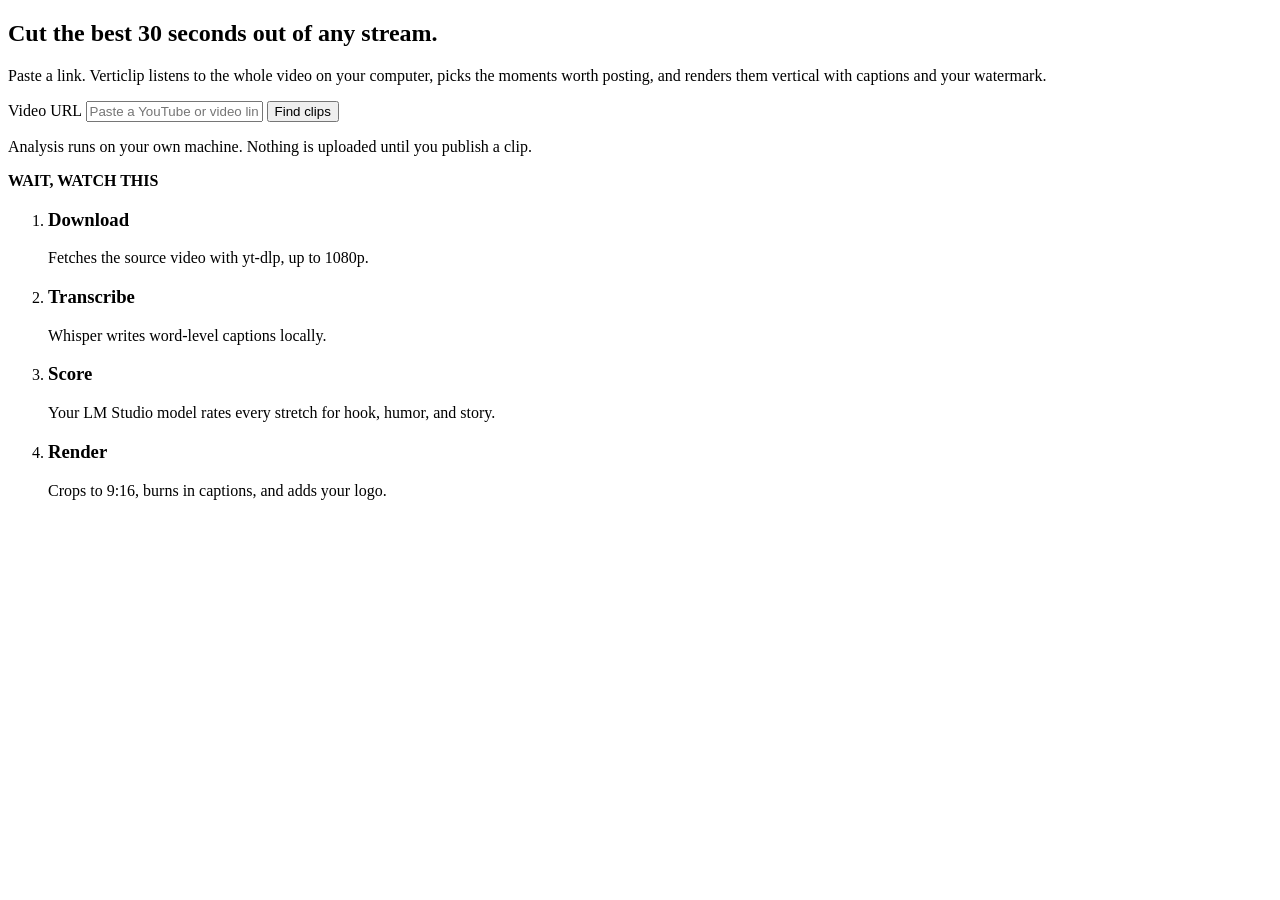
==== commit 5c1bd524: "Redesign as multi-page liquid glass UI and save clipping progress Split the single page into Home, D" ====
--- a/web/index.html
+++ b/web/index.html
@@ -3,574 +3,79 @@
 <head>
 <meta charset="utf-8" />
 <meta name="viewport" content="width=device-width, initial-scale=1" />
-<title>Verticlip — Turn long videos into viral Shorts</title>
+<title>Verticlip</title>
+<meta name="description" content="Turn long videos into vertical Shorts with captions and your watermark." />
+<link rel="icon" href="data:image/svg+xml,%3Csvg xmlns='http://www.w3.org/2000/svg' viewBox='0 0 32 32'%3E%3Crect x='9' y='2' width='14' height='28' rx='5' fill='none' stroke='%234fe3c8' stroke-width='3'/%3E%3Cpath d='M14 11l6 5-6 5z' fill='%23ff7a59'/%3E%3C/svg%3E" />
 <link rel="preconnect" href="https://fonts.googleapis.com" />
 <link rel="preconnect" href="https://fonts.gstatic.com" crossorigin />
-<link href="https://fonts.googleapis.com/css2?family=Space+Grotesk:wght@500;700&family=Inter:wght@400;500;600&display=swap" rel="stylesheet" />
-<style>
-  :root {
-    --bg: #0a0812;
-    --panel: #14111f;
-    --panel-2: #1c1830;
-    --line: #2a2445;
-    --text: #f4f2ff;
-    --muted: #9b95b8;
-    --violet: #8b5cf6;
-    --pink: #ec4899;
-    --amber: #f59e0b;
-    --ok: #22c55e;
-    --bad: #f87171;
-    --grad: linear-gradient(120deg, #8b5cf6 0%, #ec4899 60%, #f59e0b 100%);
-    --radius: 18px;
-  }
-  * { box-sizing: border-box; }
-  html, body { margin: 0; background: var(--bg); color: var(--text); font-family: Inter, system-ui, sans-serif; }
-  body { background-attachment: fixed; }
-  body::before {
-    content: ""; position: fixed; inset: 0; z-index: -1;
-    background:
-      radial-gradient(900px 500px at 10% -10%, rgba(139,92,246,.25), transparent 60%),
-      radial-gradient(700px 500px at 100% 10%, rgba(236,72,153,.18), transparent 60%);
-  }
-  h1, h2, h3, .display { font-family: "Space Grotesk", Inter, sans-serif; letter-spacing: -0.02em; margin: 0; }
-  a { color: inherit; }
-  .wrap { max-width: 1180px; margin: 0 auto; padding: 0 24px; }
-  .workspace > * { min-width: 0; }
-
-  /* Nav */
-  nav { display: flex; align-items: center; justify-content: space-between; padding: 22px 0; gap: 12px; flex-wrap: wrap; }
-  .logo { font-family: "Space Grotesk"; font-weight: 700; font-size: 22px; display: flex; gap: 10px; align-items: center; }
-  .logo-mark { width: 30px; height: 30px; border-radius: 9px; background: var(--grad); display: grid; place-items: center; color: #fff; font-size: 16px; }
-  .nav-links { display: flex; gap: 22px; color: var(--muted); font-size: 15px; }
-  .nav-links a { text-decoration: none; }
-  .nav-links a:hover { color: var(--text); }
-
-  /* Hero */
-  .hero { text-align: center; padding: 56px 0 28px; }
-  .eyebrow { display: inline-block; padding: 6px 14px; border: 1px solid var(--line); border-radius: 999px; color: var(--muted); font-size: 13px; background: rgba(255,255,255,.02); }
-  .hero h1 { font-size: clamp(36px, 6vw, 70px); line-height: 1.02; margin: 20px 0 16px; }
-  .grad-text { background: var(--grad); -webkit-background-clip: text; background-clip: text; color: transparent; }
-  .hero p { color: var(--muted); font-size: 18px; max-width: 620px; margin: 0 auto; }
-
-  /* Command bar */
-  .bar {
-    margin: 36px auto 0; max-width: 780px; display: flex; gap: 10px; padding: 10px;
-    background: var(--panel); border: 1px solid var(--line); border-radius: 999px;
-    box-shadow: 0 20px 60px -20px rgba(139,92,246,.35);
-  }
-  .bar input {
-    flex: 1; background: transparent; border: 0; outline: 0; color: var(--text);
-    font: 500 16px Inter; padding: 0 18px; min-width: 0;
-  }
-  .btn {
-    border: 0; cursor: pointer; border-radius: 999px; padding: 14px 24px; font: 600 15px Inter;
-    color: #fff; background: var(--grad); transition: transform .15s, filter .15s;
-  }
-  .btn:hover { transform: translateY(-1px); filter: brightness(1.08); }
-  .btn.ghost { background: transparent; border: 1px solid var(--line); color: var(--text); }
-  .btn.small { padding: 9px 16px; font-size: 13px; }
-  .btn:disabled { opacity: .5; cursor: not-allowed; transform: none; }
-  .hint { text-align: center; color: var(--muted); font-size: 13px; margin-top: 12px; }
-
-  /* Sections */
-  section { padding: 44px 0; }
-  .section-head { display: flex; align-items: end; justify-content: space-between; gap: 16px; margin-bottom: 20px; flex-wrap: wrap; }
-  .section-head h2 { font-size: 30px; }
-  .section-head p { margin: 6px 0 0; color: var(--muted); }
-  .chips { display: flex; gap: 8px; flex-wrap: wrap; }
-  .chip { border: 1px solid var(--line); background: var(--panel); color: var(--muted); padding: 8px 14px; border-radius: 999px; cursor: pointer; font-size: 13px; }
-  .chip.on { color: #fff; border-color: transparent; background: var(--grad); }
-
-  /* Trending grid */
-  .grid { display: grid; grid-template-columns: repeat(auto-fill, minmax(190px, 1fr)); gap: 16px; }
-  .vcard {
-    background: var(--panel); border: 1px solid var(--line); border-radius: var(--radius);
-    overflow: hidden; cursor: pointer; transition: transform .18s, border-color .18s;
-  }
-  .vcard:hover { transform: translateY(-3px); border-color: #4b3f80; }
-  .vcard img { width: 100%; aspect-ratio: 16/9; object-fit: cover; display: block; background: var(--panel-2); }
-  .vcard .meta { padding: 12px 14px 14px; }
-  .vcard .t { font-weight: 600; font-size: 14px; line-height: 1.3; display: -webkit-box; -webkit-line-clamp: 2; -webkit-box-orient: vertical; overflow: hidden; }
-  .vcard .s { color: var(--muted); font-size: 12px; margin-top: 6px; }
-  .rank { position: absolute; top: 0; left: 0; margin: 8px; background: rgba(10,8,18,.8); padding: 3px 8px; border-radius: 8px; font: 700 12px "Space Grotesk"; }
-  .thumb-wrap { position: relative; }
-
-  /* Workspace */
-  .workspace { display: grid; grid-template-columns: 340px 1fr; gap: 22px; align-items: start; }
-  .two-col { grid-template-columns: 1fr 1fr; }
-  @media (max-width: 900px) { .workspace { grid-template-columns: 1fr; } }
-  .panel { background: var(--panel); border: 1px solid var(--line); border-radius: var(--radius); padding: 20px; }
-  .panel h3 { font-size: 17px; margin-bottom: 14px; }
-  .field { margin-bottom: 16px; }
-  .field label { display: block; font-size: 12px; color: var(--muted); margin-bottom: 6px; text-transform: uppercase; letter-spacing: .06em; }
-  .field input[type=text], .field select {
-    width: 100%; background: var(--panel-2); border: 1px solid var(--line); color: var(--text);
-    border-radius: 12px; padding: 11px 12px; font: 14px Inter;
-  }
-  .range { width: 100%; accent-color: var(--violet); }
-  .switch { display: flex; align-items: center; justify-content: space-between; font-size: 14px; color: var(--muted); }
-  .file-input { width: 100%; color: var(--muted); font-size: 13px; }
-
-  /* Stage stepper */
-  .stages { list-style: none; padding: 0; margin: 14px 0 0; display: grid; gap: 7px; font-size: 13px; color: var(--muted); }
-  .stages li { display: flex; align-items: center; gap: 9px; }
-  .stages li::before { content: ""; width: 8px; height: 8px; border-radius: 50%; background: #3f3a5c; flex: none; }
-  .stages li.done, .stages li.active { color: var(--text); }
-  .stages li.done::before { background: var(--ok); }
-  .stages li.active::before { background: var(--amber); box-shadow: 0 0 10px var(--amber); }
-  .stages li.error::before { background: var(--bad); }
-
-  /* Accounts */
-  .acct { display: flex; align-items: center; justify-content: space-between; gap: 10px; padding: 12px; border: 1px solid var(--line); border-radius: 14px; margin-bottom: 10px; background: var(--panel-2); }
-  .acct .who { font-size: 14px; font-weight: 600; }
-  .acct .plat { font-size: 12px; color: var(--muted); }
-  .dot { width: 8px; height: 8px; border-radius: 50%; display: inline-block; margin-right: 6px; background: #3f3a5c; }
-  .dot.on { background: var(--ok); box-shadow: 0 0 10px var(--ok); }
-
-  /* Clips */
-  .clips { display: grid; grid-template-columns: repeat(auto-fill, minmax(200px, 1fr)); gap: 16px; }
-  .clip {
-    background: var(--panel); border: 1px solid var(--line); border-radius: var(--radius); overflow: hidden; position: relative;
-    transition: transform .18s, border-color .18s;
-  }
-  .clip:hover { transform: translateY(-2px); border-color: #4b3f80; }
-  .clip .frame {
-    aspect-ratio: 9/16; background: linear-gradient(160deg, #2a1f4d, #0f0c1c 70%); position: relative; overflow: hidden; cursor: pointer;
-  }
-  .clip video { width: 100%; height: 100%; object-fit: cover; display: block; position: relative; z-index: 1; }
-  .caption-burn {
-    position: absolute; z-index: 2; left: 8%; right: 8%; bottom: 14%; text-align: center; font: 800 18px "Space Grotesk";
-    text-transform: uppercase; color: #fff; text-shadow: 0 2px 0 #000, 0 0 14px rgba(0,0,0,.6);
-    background: none; pointer-events: none;
-  }
-  .caption-burn span { background: var(--amber); color: #111; padding: 2px 6px; border-radius: 4px; }
-  .score {
-    position: absolute; z-index: 2; top: 12px; left: 12px; background: var(--grad); color: #fff; font: 700 13px "Space Grotesk";
-    padding: 5px 10px; border-radius: 999px; pointer-events: none;
-  }
-  /* Text watermark, mirrors the "Verticlip" drawtext in the rendered clip. Sits behind the video. */
-  .wm {
-    position: absolute; z-index: 0; top: 12px; right: 12px; display: flex; align-items: center; gap: 8px;
-    font: 700 13px "Space Grotesk"; color: #fff; text-shadow: 0 2px 4px #000; white-space: nowrap;
-  }
-  .wm img { width: 34px; height: 34px; border-radius: 8px; object-fit: contain; background: rgba(0,0,0,.35); }
-  .clip .foot { padding: 12px 14px 14px; }
-  .clip .foot .title { font-weight: 600; font-size: 14px; }
-  .clip .foot .why { color: var(--muted); font-size: 12px; margin-top: 4px; line-height: 1.4; }
-  .clip .sel { display: flex; align-items: center; gap: 8px; margin-top: 10px; font-size: 13px; color: var(--muted); }
-  .pub { display: flex; flex-wrap: wrap; gap: 6px; margin-top: 8px; }
-  .pub:empty { display: none; }
-  .pub span { font-size: 11px; padding: 4px 8px; border-radius: 999px; border: 1px solid var(--line); color: var(--muted); overflow-wrap: anywhere; }
-  .pub .queued { color: var(--amber); border-color: #5c4a1f; }
-  .pub .uploaded { color: var(--ok); border-color: #1f5c3a; }
-  .pub .failed { color: var(--bad); border-color: #5c2a2a; }
-
-  /* Live watermark preview in the settings panel */
-  .wm-preview { width: 120px; aspect-ratio: 9/16; border-radius: 12px; background: linear-gradient(160deg, #2a1f4d, #0f0c1c 70%); position: relative; overflow: hidden; border: 1px solid var(--line); }
-  .wm-preview .wm { top: 8px; right: 8px; font-size: 10px; gap: 5px; }
-  .wm-preview .wm img { width: 22px; height: 22px; border-radius: 6px; }
-  .field-row { display: flex; gap: 14px; align-items: flex-end; }
-
-  .empty { border: 1px dashed #3b3360; border-radius: var(--radius); padding: 60px 20px; text-align: center; color: var(--muted); }
-  .progress { height: 6px; background: var(--panel-2); border-radius: 999px; overflow: hidden; margin: 14px 0 8px; }
-  .progress > div { height: 100%; width: 0; background: var(--grad); transition: width .4s; }
-  .status { font-size: 13px; color: var(--muted); }
-
-  .toast { position: fixed; bottom: 22px; left: 50%; transform: translateX(-50%); background: var(--panel-2); border: 1px solid var(--line); padding: 12px 18px; border-radius: 14px; font-size: 14px; display: none; z-index: 10; max-width: calc(100% - 32px); }
-  footer { color: var(--muted); font-size: 13px; text-align: center; padding: 40px 0 60px; }
-
-  /* Phones */
-  @media (max-width: 640px) {
-    .wrap { padding: 0 16px; }
-    nav { padding: 16px 0; }
-    .nav-links { gap: 16px; font-size: 14px; }
-    .hero { padding: 36px 0 20px; }
-    .hero p { font-size: 16px; }
-    .bar { flex-direction: column; border-radius: var(--radius); padding: 10px; }
-    .bar input { padding: 12px 10px; }
-    .bar .btn { width: 100%; }
-    section { padding: 32px 0; }
-    .section-head h2 { font-size: 26px; }
-    .two-col { grid-template-columns: 1fr; }
-    .grid { grid-template-columns: repeat(auto-fill, minmax(150px, 1fr)); gap: 12px; }
-    .clips { grid-template-columns: repeat(auto-fill, minmax(150px, 1fr)); gap: 12px; }
-    .caption-burn { font-size: 14px; }
-    .wm { font-size: 11px; top: 8px; right: 8px; }
-    .wm img { width: 26px; height: 26px; }
-    .panel { padding: 16px; }
-    .field-row { flex-direction: column; align-items: stretch; }
-  }
-</style>
+<link href="https://fonts.googleapis.com/css2?family=Bricolage+Grotesque:opsz,wght@12..96,500;12..96,700;12..96,800&family=Hanken+Grotesk:wght@400;500;600;700&display=swap" rel="stylesheet" />
+<link rel="stylesheet" href="/static/glass.css" />
+<link rel="stylesheet" href="/static/pages.css" />
 </head>
-<body>
-<div class="wrap">
-  <nav>
-    <div class="logo"><div class="logo-mark">▶</div>Verticlip</div>
-    <div class="nav-links">
-      <a href="#trending">Trending</a>
-      <a href="#studio">Studio</a>
-      <a href="#accounts">Accounts</a>
+<body data-page="home">
+<main class="wrap">
+  <section class="hero">
+    <div>
+      <h1>Cut the best 30 seconds out of any stream.</h1>
+      <p class="lede">Paste a link. Verticlip listens to the whole video on your computer, picks the moments worth posting, and renders them vertical with captions and your watermark.</p>
+      <form class="source-bar glass" id="sourceForm">
+        <label class="sr" for="urlInput">Video URL</label>
+        <input id="urlInput" type="url" placeholder="Paste a YouTube or video link" required autocomplete="off" />
+        <button class="btn" type="submit">Find clips</button>
+      </form>
+      <p class="hint">Analysis runs on your own machine. Nothing is uploaded until you publish a clip.</p>
     </div>
-  </nav>
-
-  <header class="hero">
-    <span class="eyebrow">Local AI · Captions · Auto-publish</span>
-    <h1>Long videos in.<br /><span class="grad-text">Viral Shorts out.</span></h1>
-    <p>Paste a link or pick a trending video. Verticlip finds the moments worth clipping, adds captions and your watermark, and posts to every connected channel.</p>
-
-    <form class="bar" id="urlForm">
-      <input id="urlInput" type="url" placeholder="Paste a YouTube or video URL…" required />
-      <button class="btn" type="submit">Find clips</button>
-    </form>
-    <div class="hint">Analysis runs on your LM Studio model — nothing leaves your machine except the upload step.</div>
-  </header>
-
-  <section id="trending">
-    <div class="section-head">
-      <div>
-        <h2>Trending now</h2>
-        <p>Top recent videos, ranked by views. Click one to start clipping.</p>
-      </div>
-      <div class="chips" id="regionChips">
-        <span class="chip on" data-r="US">United States</span>
-        <span class="chip" data-r="GB">UK</span>
-        <span class="chip" data-r="IN">India</span>
-        <span class="chip" data-r="BR">Brazil</span>
-      </div>
-    </div>
-    <div class="grid" id="trendGrid"></div>
-  </section>
-
-  <section id="studio">
-    <div class="section-head">
-      <div>
-        <h2>Clip studio</h2>
-        <p>Tune the look, then pick the moments to publish.</p>
-      </div>
-    </div>
-    <div class="workspace">
-      <aside class="panel">
-        <h3>Output settings</h3>
-        <div class="field">
-          <label>Clip length — <span id="lenVal">30</span>s</label>
-          <input class="range" type="range" id="clipLen" min="15" max="90" value="30" />
-        </div>
-        <div class="field">
-          <label>Max clips — <span id="maxVal">6</span></label>
-          <input class="range" type="range" id="maxClips" min="3" max="15" value="6" />
-        </div>
-        <div class="field">
-          <label>Caption style</label>
-          <select id="capStyle">
-            <option value="bold">Bold highlight</option>
-            <option value="clean">Clean white</option>
-            <option value="pop">Pop (word-by-word)</option>
-          </select>
-        </div>
-        <div class="field">
-          <label>Watermark logo (optional)</label>
-          <input class="file-input" type="file" id="logoFile" accept="image/png,image/jpeg,image/webp" />
-        </div>
-        <div class="field field-row">
-          <div>
-            <label>Watermark preview</label>
-            <div class="wm-preview" id="wmPreview"></div>
-          </div>
-        </div>
-        <div class="field switch">
-          <span>Auto-caption every clip</span>
-          <input type="checkbox" id="autoCap" checked />
-        </div>
-        <button class="btn" id="analyzeBtn" style="width:100%">Analyze &amp; generate clips</button>
-        <div class="progress"><div id="bar"></div></div>
-        <div class="status" id="status">Idle.</div>
-        <ol class="stages" id="stages">
-          <li data-stage="download">Download source</li>
-          <li data-stage="transcribe">Transcribe speech</li>
-          <li data-stage="score">Score moments</li>
-          <li data-stage="render">Render clips</li>
-        </ol>
-      </aside>
-
-      <div>
-        <div class="empty" id="emptyState">Your generated clips will appear here, scored by how clippable each moment is.</div>
-        <div class="clips" id="clipGrid"></div>
-        <div id="publishBar" style="display:none; margin-top:18px;" class="panel">
-          <div style="display:flex; align-items:center; justify-content:space-between; gap:14px; flex-wrap:wrap;">
-            <div class="status" id="selCount">0 clips selected</div>
-            <button class="btn" id="publishBtn">Publish to all connected accounts</button>
-          </div>
-        </div>
-      </div>
+    <div class="crop" aria-hidden="true">
+      <div class="scene dim"><span class="sun"></span><span class="hill a"></span><span class="hill b"></span><span class="wave"></span></div>
+      <div class="scene lit"><span class="sun"></span><span class="hill a"></span><span class="hill b"></span><span class="wave"></span></div>
+      <div class="pane"><b>WAIT, WATCH THIS</b></div>
     </div>
   </section>
 
-  <section id="accounts">
-    <div class="section-head">
-      <div>
-        <h2>Connected accounts</h2>
-        <p>Connect several channels to multiply reach. Clips go only to the accounts you publish to.</p>
-      </div>
+  <section class="resume glass" id="resume" hidden>
+    <div>
+      <h3 id="resumeTitle">Pick up where you left off</h3>
+      <p class="muted" id="resumeText"></p>
     </div>
-    <div class="workspace two-col">
-      <div class="panel">
-        <h3>YouTube</h3>
-        <div id="ytList"></div>
-        <a class="btn ghost small" href="/auth/youtube/start">+ Connect YouTube channel</a>
-      </div>
-      <div class="panel">
-        <h3>TikTok</h3>
-        <div id="ttList"></div>
-        <a class="btn ghost small" href="/auth/tiktok/start">+ Connect TikTok account</a>
-      </div>
-    </div>
+    <a class="btn" id="resumeLink" href="/studio">Open studio</a>
   </section>
 
-  <footer>Verticlip · Built for creators who post every day. · <a href="https://emphaticfir25.github.io/verticlip/terms.html">Terms</a> · <a href="https://emphaticfir25.github.io/verticlip/privacy.html">Privacy</a></footer>
-</div>
+  <ol class="steps" aria-label="How it works">
+    <li class="glass"><h3>Download</h3><p>Fetches the source video with yt-dlp, up to 1080p.</p></li>
+    <li class="glass"><h3>Transcribe</h3><p>Whisper writes word-level captions locally.</p></li>
+    <li class="glass"><h3>Score</h3><p>Your LM Studio model rates every stretch for hook, humor, and story.</p></li>
+    <li class="glass"><h3>Render</h3><p>Crops to 9:16, burns in captions, and adds your logo.</p></li>
+  </ol>
+</main>
 
-<div class="toast" id="toast" role="status"></div>
+<script src="/static/app.js"></script>
+<script>
+  const { $ } = VC;
 
-<script>
-const $ = (s) => document.querySelector(s);
-const sleep = (ms) => new Promise((res) => setTimeout(res, ms));
-const STAGE_ORDER = ["download", "transcribe", "score", "render"];
-const PLATFORM_LABEL = { youtube_shorts: "YouTube", tiktok: "TikTok" };
-const state = {
-  region: "US", clips: [], selected: new Set(), logoUrl: null,
-  currentUrl: null, accountCount: 0, jobId: null,
-};
+  $("#sourceForm").addEventListener("submit", (e) => {
+    e.preventDefault();
+    const url = $("#urlInput").value.trim();
+    if (url) location.href = `/studio?go=1&url=${encodeURIComponent(url)}`;
+  });
 
-function toast(msg) {
-  const t = $("#toast"); t.textContent = msg; t.style.display = "block";
-  clearTimeout(toast._t); toast._t = setTimeout(() => (t.style.display = "none"), 3200);
-}
-function setProgress(pct, text) { $("#bar").style.width = pct + "%"; $("#status").textContent = text; }
-function setStages(stage, status) {
-  const cur = STAGE_ORDER.indexOf(stage);
-  document.querySelectorAll("#stages li").forEach((li, i) => {
-    if (status === "done" || i < cur) li.className = "done";
-    else if (i === cur) li.className = status === "error" ? "error" : "active";
-    else li.className = "";
-  });
-}
-function fmtViews(n) { n = Number(n) || 0; return n >= 1e6 ? (n / 1e6).toFixed(1) + "M" : n >= 1e3 ? (n / 1e3).toFixed(0) + "K" : String(n); }
-function escapeHtml(s) { return String(s).replace(/[&<>"']/g, c => ({ "&": "&amp;", "<": "&lt;", ">": "&gt;", '"': "&quot;", "'": "&#39;" }[c])); }
-async function errorText(res) {
-  try { const d = await res.json(); return typeof d.detail === "string" ? d.detail : "Request failed."; }
-  catch { return "Request failed."; }
-}
-function watermarkHtml() {
-  const logo = state.logoUrl ? `<img src="${escapeHtml(state.logoUrl)}" alt="" />` : "";
-  return `<div class="wm">${logo}<span>Verticlip</span></div>`;
-}
-function renderWatermarkPreview() { $("#wmPreview").innerHTML = watermarkHtml(); }
-
-// Trending
-async function loadTrending() {
-  $("#trendGrid").innerHTML = "<div class='status'>Loading trending…</div>";
-  try {
-    const r = await fetch(`/api/trending?region=${state.region}&limit=50`);
-    if (!r.ok) throw new Error(await errorText(r));
-    const data = await r.json();
-    $("#trendGrid").innerHTML = data.items.map((v, i) => `
-      <div class="vcard" data-url="https://www.youtube.com/watch?v=${encodeURIComponent(v.id)}">
-        <div class="thumb-wrap">
-          <img loading="lazy" src="${escapeHtml(v.thumbnail)}" alt="" />
-          <span class="rank">#${i + 1}</span>
-        </div>
-        <div class="meta">
-          <div class="t">${escapeHtml(v.title)}</div>
-          <div class="s">${escapeHtml(v.channel)} · ${fmtViews(v.views)} views</div>
-        </div>
-      </div>`).join("");
-  } catch (e) {
-    $("#trendGrid").innerHTML = `<div class='status'>Couldn't load trending: ${escapeHtml(e.message)}</div>`;
-  }
-}
-
-$("#regionChips").addEventListener("click", (e) => {
-  const c = e.target.closest(".chip"); if (!c) return;
-  document.querySelectorAll("#regionChips .chip").forEach(x => x.classList.remove("on"));
-  c.classList.add("on"); state.region = c.dataset.r; loadTrending();
-});
-$("#trendGrid").addEventListener("click", (e) => {
-  const card = e.target.closest(".vcard"); if (!card) return;
-  startAnalysis(card.dataset.url);
-});
-$("#urlForm").addEventListener("submit", (e) => { e.preventDefault(); startAnalysis($("#urlInput").value.trim()); });
-$("#clipLen").addEventListener("input", (e) => ($("#lenVal").textContent = e.target.value));
-$("#maxClips").addEventListener("input", (e) => ($("#maxVal").textContent = e.target.value));
-$("#analyzeBtn").addEventListener("click", () => { if (state.currentUrl) startAnalysis(state.currentUrl); else toast("Pick a video or paste a URL first."); });
-
-$("#logoFile").addEventListener("change", async (e) => {
-  const f = e.target.files[0]; if (!f) return;
-  const fd = new FormData(); fd.append("file", f);
-  try {
-    const r = await fetch("/api/logo", { method: "POST", body: fd });
-    if (!r.ok) throw new Error(await errorText(r));
-    const d = await r.json();
-    state.logoUrl = d.url; renderWatermarkPreview();
-    toast("Watermark saved. Run the analysis again to render it on new clips.");
-  } catch (err) { toast("Logo upload failed: " + err.message); }
-});
-
-// Analysis
-async function startAnalysis(url) {
-  if (!url) return;
-  state.currentUrl = url; state.clips = []; state.selected.clear(); state.jobId = null;
-  $("#urlInput").value = url;
-  $("#clipGrid").innerHTML = ""; $("#emptyState").style.display = "none";
-  $("#publishBar").style.display = "none";
-  document.getElementById("studio").scrollIntoView({ behavior: "smooth" });
-  $("#analyzeBtn").disabled = true;
-  setStages("", "queued");
-  setProgress(5, "Starting…");
-
-  const params = {
-    url,
-    clip_len: Number(document.getElementById("clipLen").value),
-    max_clips: Number(document.getElementById("maxClips").value),
-    caption_style: document.getElementById("capStyle").value,
-    auto_caption: document.getElementById("autoCap").checked,
-    logo_url: state.logoUrl
-  };
-  try {
-    const res = await fetch("/api/clips", {
-      method: "POST", headers: { "Content-Type": "application/json" }, body: JSON.stringify(params)
-    });
-    if (!res.ok) throw new Error(await errorText(res));
-    const job = await res.json();
-    state.jobId = job.job_id;
-    await pollJob(job.job_id);
-  } catch (e) {
-    setProgress(0, "Could not start: " + e.message + " Is the server running?");
-  } finally {
-    $("#analyzeBtn").disabled = false;
-  }
-}
-
-async function pollJob(jobId) {
-  while (true) {
-    const r = await fetch(`/api/jobs/${jobId}`);
-    if (!r.ok) { setProgress(0, "Lost track of this job. Start it again."); return; }
-    const j = await r.json();
-    setProgress(j.progress || 0, j.message || "Working…");
-    setStages(j.stage, j.status);
-    if (j.status === "done") {
-      renderClips(j.clips);
-      setProgress(100, `Done — ${j.clips.length} clips ranked by clippability.`);
-      return;
-    }
-    if (j.status === "error") { setProgress(0, "Error: " + j.message); return; }
-    await sleep(1500);
-  }
-}
-
-function pubChips(list = []) {
-  return list.map(p => `<span class="${escapeHtml(p.status)}" title="${escapeHtml(p.detail || "")}">${escapeHtml(PLATFORM_LABEL[p.platform] || p.platform)} · ${escapeHtml(p.account_name || "account")}: ${escapeHtml(p.status)}</span>`).join("");
-}
-
-function renderClips(clips) {
-  state.clips = clips;
-  const style = document.getElementById("capStyle").value;
-  $("#clipGrid").innerHTML = clips.map((c, i) => `
-    <div class="clip" data-i="${i}" data-id="${escapeHtml(c.id)}">
-      <div class="frame">
-        ${watermarkHtml()}
-        <video muted loop playsinline preload="metadata" src="${escapeHtml(c.preview_url)}"></video>
-        <div class="score">${Math.round(c.score)} / 100</div>
-        ${c.caption ? `<div class="caption-burn">${style === "bold" ? `<span>${escapeHtml(c.caption)}</span>` : escapeHtml(c.caption)}</div>` : ""}
-      </div>
-      <div class="foot">
-        <div class="title">${escapeHtml(c.title)}</div>
-        <div class="why">${escapeHtml(c.reason)}</div>
-        <label class="sel"><input type="checkbox" class="pick" data-i="${i}" ${c.score >= 70 ? "checked" : ""} /> Publish this clip</label>
-        <div class="pub">${pubChips(c.publish)}</div>
-      </div>
-    </div>`).join("");
-  document.querySelectorAll(".clip").forEach(card => {
-    const v = card.querySelector("video");
-    const play = () => { v.currentTime = 0; v.play().catch(() => {}); };
-    const stop = () => v.pause();
-    card.addEventListener("mouseenter", play);
-    card.addEventListener("mouseleave", stop);
-    // Touch screens have no hover: tapping the frame toggles playback.
-    card.querySelector(".frame").addEventListener("click", () => (v.paused ? play() : stop()));
-  });
-  syncSelection();
-  $("#publishBar").style.display = "block";
-}
-
-function syncSelection() {
-  const picks = [...document.querySelectorAll(".pick:checked")].map(p => Number(p.dataset.i));
-  $("#selCount").textContent = `${picks.length} clip${picks.length === 1 ? "" : "s"} selected · ${state.accountCount} account(s) connected`;
-  state.selected = new Set(picks);
-}
-$("#clipGrid").addEventListener("change", (e) => { if (e.target.classList.contains("pick")) syncSelection(); });
-
-// Publishing runs only from this click.
-$("#publishBtn").addEventListener("click", async () => {
-  const picks = [...state.selected].map(i => state.clips[i].id);
-  if (!picks.length) return toast("Select at least one clip.");
-  $("#publishBtn").disabled = true;
-  try {
-    const r = await fetch("/api/publish", {
-      method: "POST", headers: { "Content-Type": "application/json" },
-      body: JSON.stringify({ clip_ids: picks, platforms: ["youtube_shorts", "tiktok"] })
-    });
-    if (!r.ok) throw new Error(await errorText(r));
-    const d = await r.json();
-    toast(d.message || "Queued for publishing.");
-    if (d.queued) pollPublish();
-  } catch (e) { toast("Publish failed: " + e.message); }
-  finally { $("#publishBtn").disabled = false; }
-});
-
-// Refresh per-clip, per-account results until no upload is still queued.
-async function pollPublish(tries = 0) {
-  if (!state.jobId || tries > 90) return;
-  const r = await fetch(`/api/jobs/${state.jobId}`);
-  if (!r.ok) return;
-  const j = await r.json();
-  const byId = new Map(j.clips.map(c => [c.id, c]));
-  state.clips = state.clips.map(old => byId.get(old.id) || old);
-  state.clips.forEach(c => {
-    const el = document.querySelector(`.clip[data-id="${CSS.escape(c.id)}"] .pub`);
-    if (el) el.innerHTML = pubChips(c.publish);
-  });
-  const pending = state.clips.some(c => (c.publish || []).some(p => p.status === "queued"));
-  if (pending) setTimeout(() => pollPublish(tries + 1), 2000);
-  else toast("Publishing finished. See the results on each clip.");
-}
-
-// Accounts
-async function loadAccounts() {
-  try {
-    const r = await fetch("/api/accounts"); const d = await r.json();
-    const render = (list, plat) => list.length
-      ? list.map(a => `<div class="acct"><div><div class="who"><span class="dot on"></span>${escapeHtml(a.name)}</div><div class="plat">${plat}</div></div><button class="btn ghost small" data-remove="${escapeHtml(a.id)}">Remove</button></div>`).join("")
-      : `<div class="status" style="margin-bottom:12px">No accounts connected yet.</div>`;
-    $("#ytList").innerHTML = render(d.youtube, "YouTube Shorts");
-    $("#ttList").innerHTML = render(d.tiktok, "TikTok");
-    state.accountCount = d.youtube.length + d.tiktok.length;
-    syncSelection();
-  } catch {}
-}
-
-document.getElementById("accounts").addEventListener("click", async (e) => {
-  const btn = e.target.closest("[data-remove]"); if (!btn) return;
-  if (!confirm("Disconnect this account from Verticlip?")) return;
-  try {
-    const r = await fetch(`/api/accounts/${encodeURIComponent(btn.dataset.remove)}`, { method: "DELETE" });
-    if (!r.ok) throw new Error(await errorText(r));
-    loadAccounts();
-  } catch (err) { toast("Could not remove account: " + err.message); }
-});
-
-renderWatermarkPreview();
-loadTrending();
-loadAccounts();
+  // Saved progress: show the most recent job so you can jump back into it.
+  (async () => {
+    try {
+      const active = VC.getActive();
+      const { jobs } = await VC.api("/api/jobs");
+      const job = (active && jobs.find((j) => j.id === active.id)) || jobs[0];
+      if (!job) return;
+      const running = job.status === "queued" || job.status === "running";
+      const name = job.title || job.url;
+      $("#resumeTitle").textContent = running ? "Still working on your last video" : "Your last video";
+      $("#resumeText").textContent = running
+        ? `${name} — ${job.message || "working"}`
+        : job.status === "done" ? `${name} — ${job.clips.length} clips ready` : `${name} — ${job.message}`;
+      $("#resumeLink").href = `/studio?job=${encodeURIComponent(job.id)}`;
+      $("#resumeLink").textContent = running ? "Watch progress" : job.status === "done" ? "See clips" : "Open studio";
+      $("#resume").hidden = false;
+    } catch { /* offline or empty: the hero is enough */ }
+  })();
 </script>
 </body>
 </html>
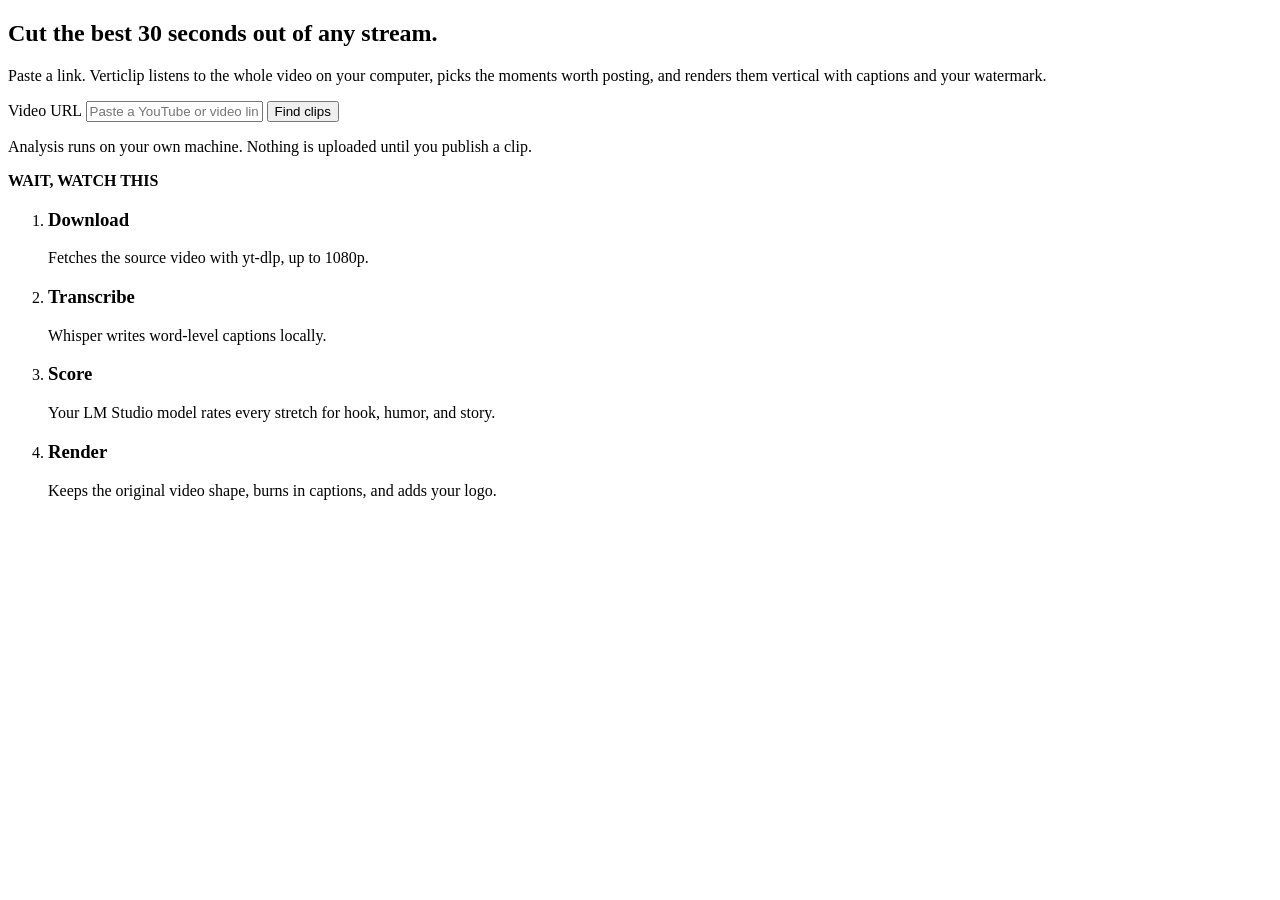
==== commit c2870b88: "Keep clips in the source's original aspect ratio Render at the source's own shape (probed with ffpro" ====
--- a/web/index.html
+++ b/web/index.html
@@ -44,7 +44,7 @@
     <li class="glass"><h3>Download</h3><p>Fetches the source video with yt-dlp, up to 1080p.</p></li>
     <li class="glass"><h3>Transcribe</h3><p>Whisper writes word-level captions locally.</p></li>
     <li class="glass"><h3>Score</h3><p>Your LM Studio model rates every stretch for hook, humor, and story.</p></li>
-    <li class="glass"><h3>Render</h3><p>Crops to 9:16, burns in captions, and adds your logo.</p></li>
+    <li class="glass"><h3>Render</h3><p>Keeps the original video shape, burns in captions, and adds your logo.</p></li>
   </ol>
 </main>
 
